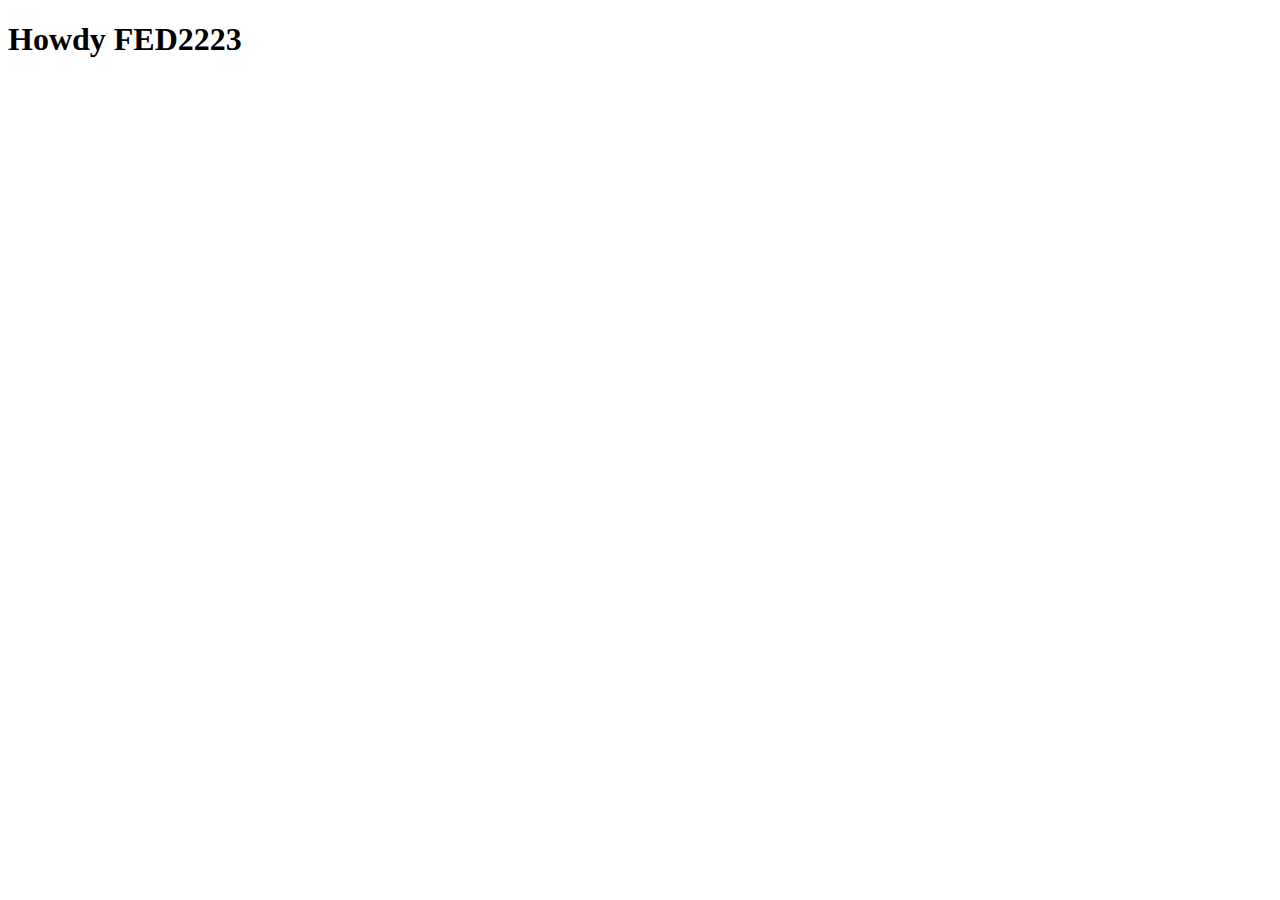
==== index.html @ 5e30784a "basis website" ====
<!doctype html>
<html lang="nl">
	
<head>
	<meta charset="UTF-8">
	<meta name="author" content="jouw naam">
	<meta name="viewport" content="width=device-width, initial-scale=1">
	
	<title>Howdy FED2223</title>
	
	<link href="styles/style.css" rel="stylesheet">
	<link rel="icon" type="image/svg+xml" href="images/favicon.svg">
</head>

<body>
	<h1>Howdy FED2223</h1>

	<script defer src="scripts/script.js"></script>
</body>
	
</html>
---- styles/style.css ----
/**************/
/* CSS REMEDY */
/**************/
*, *::after, *::before {
  box-sizing:border-box;  
}

button, summary {
	cursor: pointer;
}





/*********************/
/* CUSTOM PROPERTIES */
/*********************/
:root {
	/* startje */
	--color-text:#111;
	--color-background:#eee;
}





/****************/
/* JOUW STYLING */
/****************/

/* jouw code */
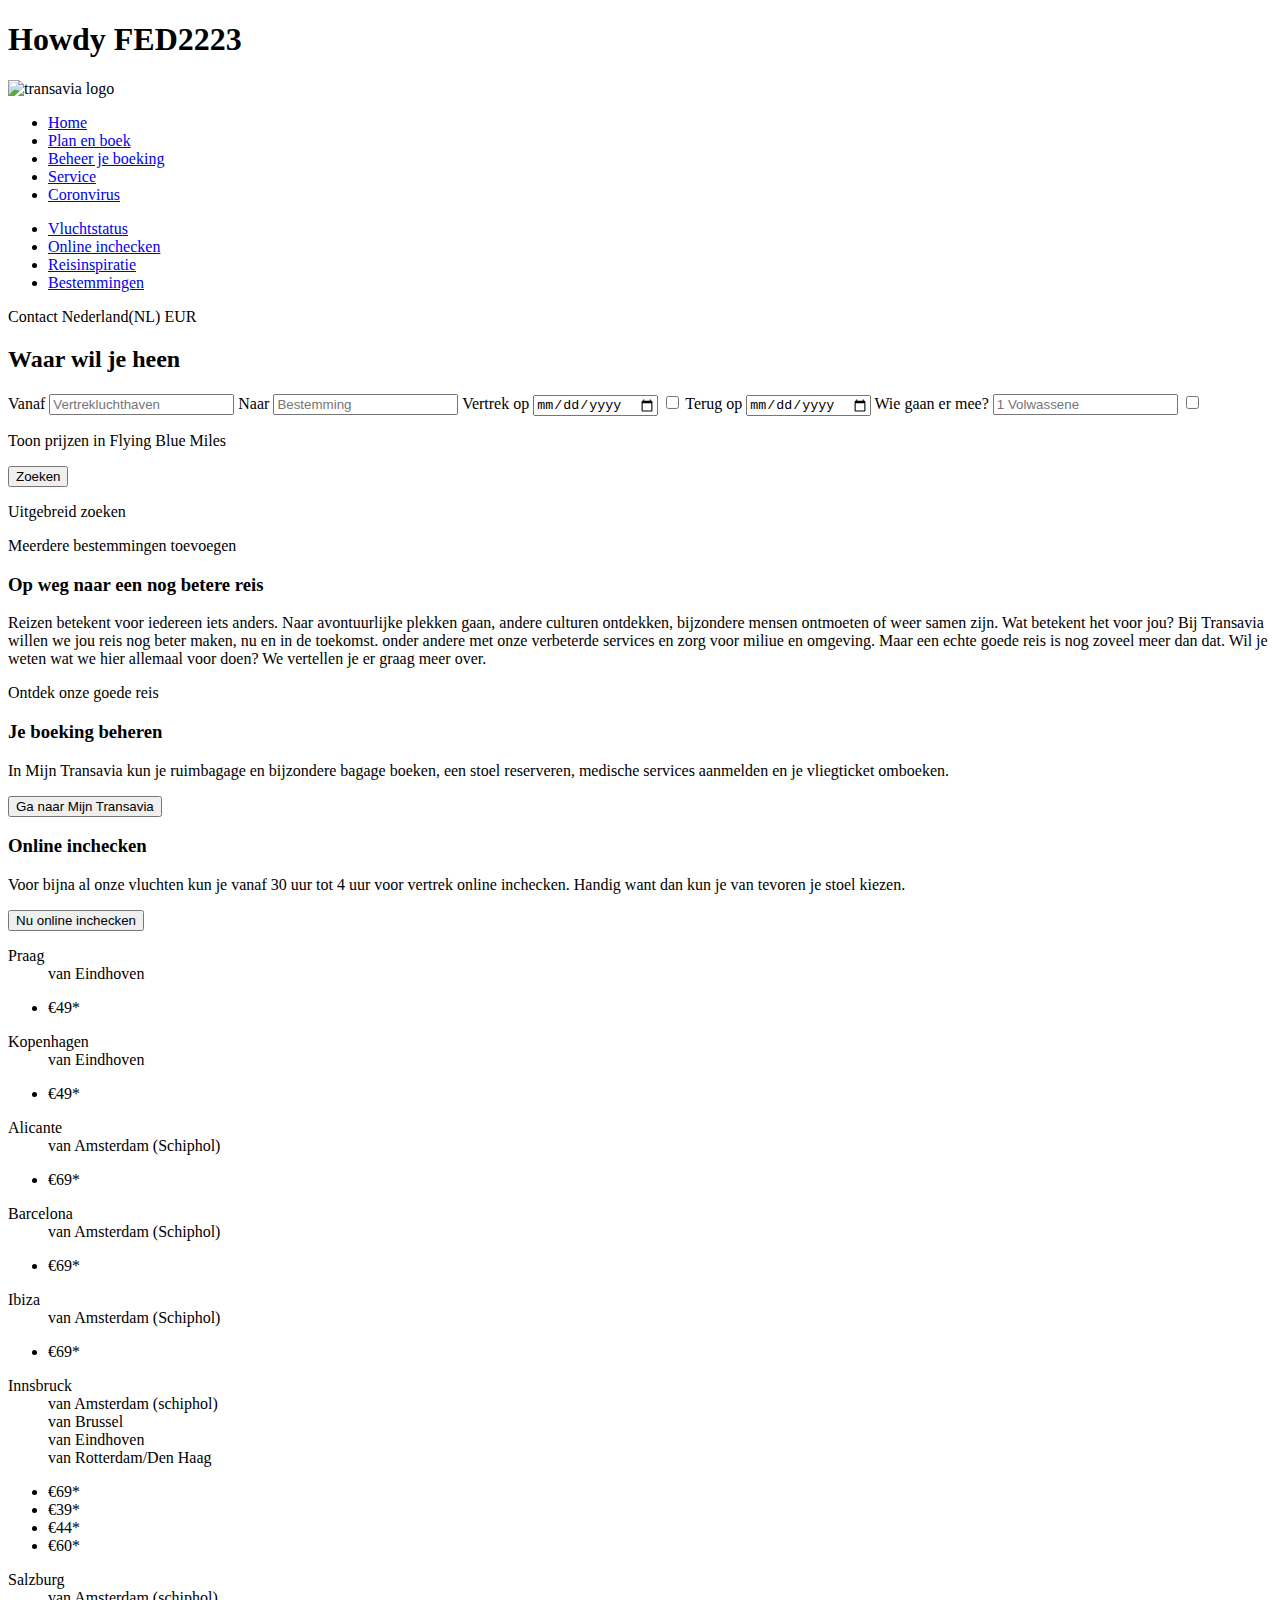
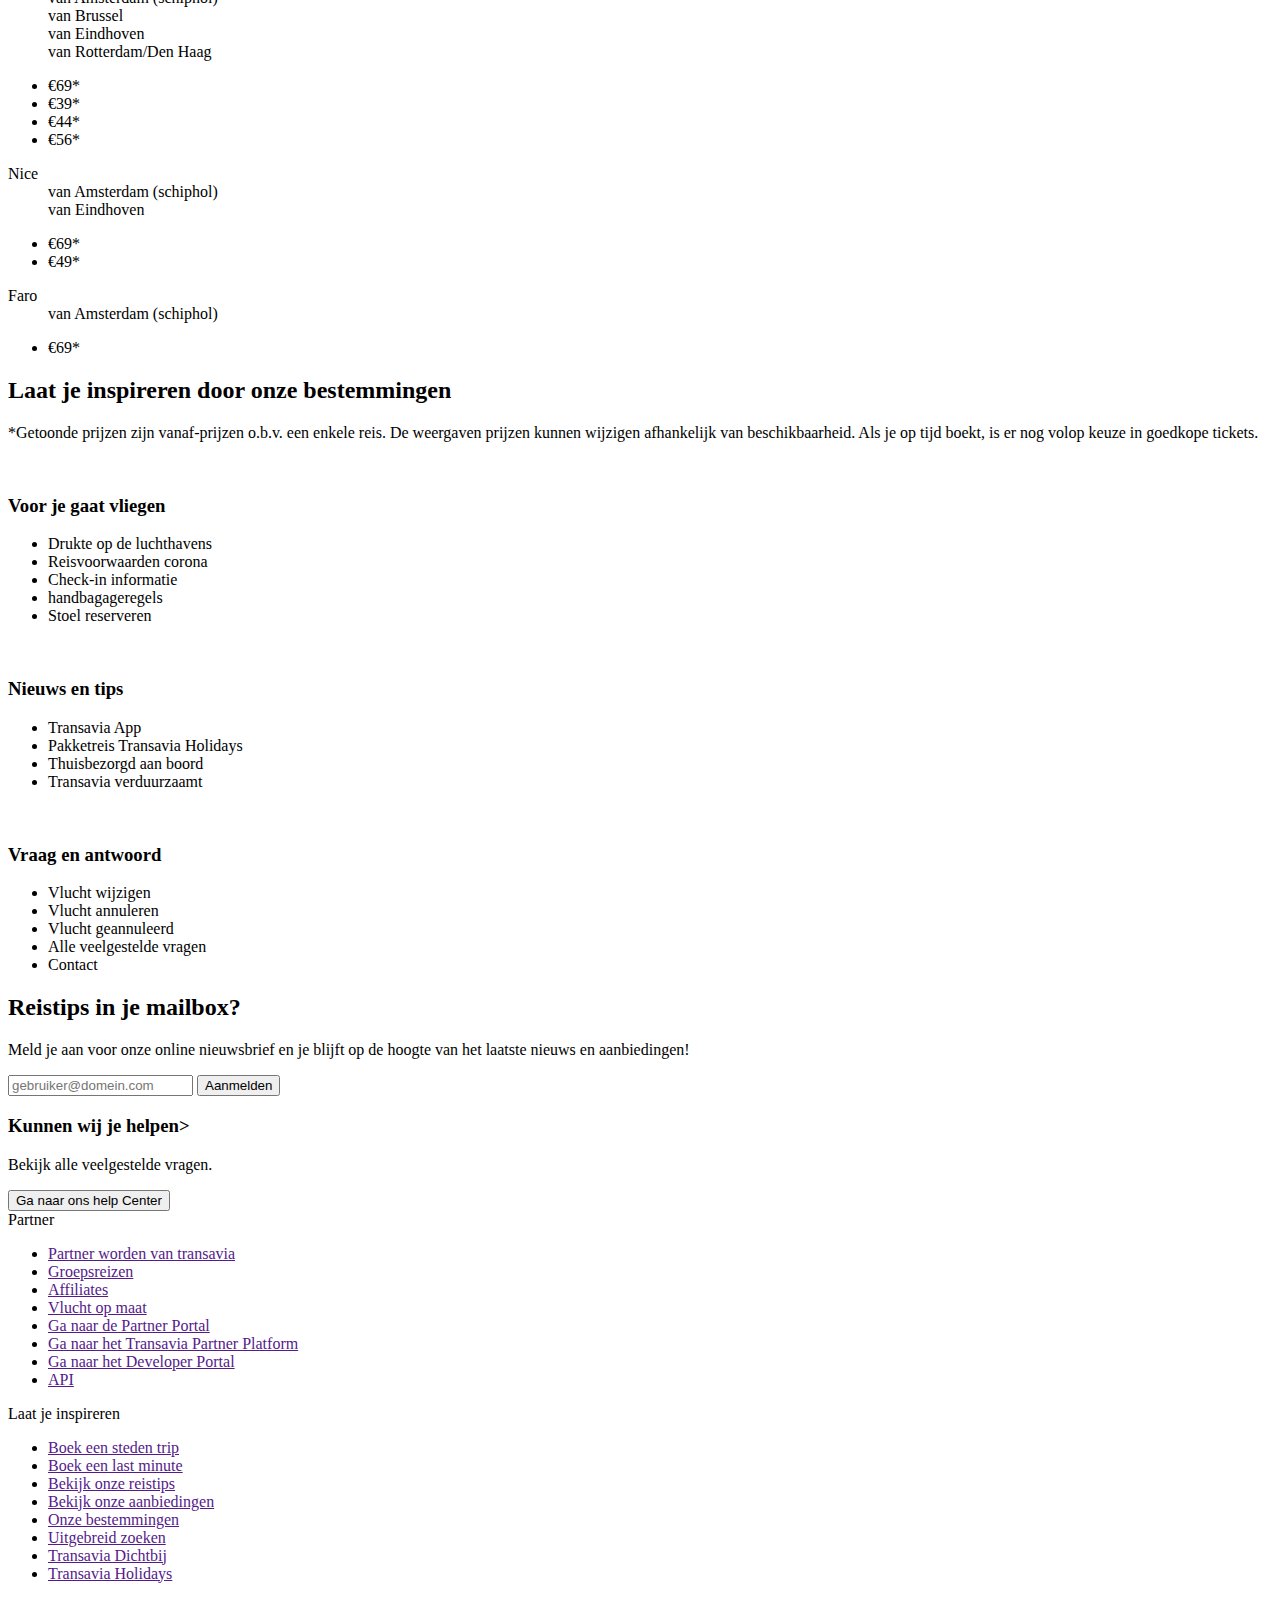
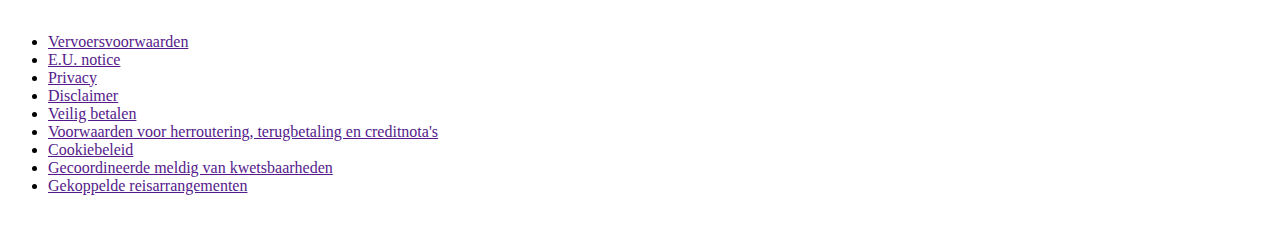
==== commit 0367caf8: "1e opzet html" ====
--- a/index.html
+++ b/index.html
@@ -14,6 +14,282 @@
 
 <body>
 	<h1>Howdy FED2223</h1>
+    <header>
+        <img id="logo" src="img/Transavia_logo_klein_wit-groen.png" alt="transavia logo">
+        <nav>
+            <ul>
+                <li><a href="index.html">Home</a></li>
+                <li><a href="planenboek.html">Plan en boek</a></li>
+                <li>
+                    <a href="beheerjeboeking.html" >Beheer je boeking</a>
+                </li>
+                <li>
+                    <a href="service.html">Service</a>
+                </li>
+                <li>
+                    <a href="coronavirus.html">Coronvirus</a>
+                </li>
+            </ul>
+        </nav>
+         <nav>
+            <ul>
+                <li><a href="vluchstatus.html">Vluchtstatus</a></li>
+                <li><a href="onlineinchecken.html">Online inchecken</a></li>
+                <li>
+                    <a href="reisinspiratie.html" >Reisinspiratie</a>
+                </li>
+                <li>
+                    <a href="bestemmingen.html">Bestemmingen</a>
+                </li>
+            </ul>
+        </nav>
+        <p>Contact
+           Nederland(NL)
+            EUR
+        </p>
+    
+    </header>
+    <section>
+    <h2>Waar wil je heen</h2>
+        <form>
+            <label>Vanaf</label>
+                <input type="text" placeholder="Vertrekluchthaven">
+            <label>Naar</label>
+                <input type="text" placeholder="Bestemming">
+            <label>Vertrek op</label>
+                <input type="date" placeholder="24 feb 2023">
+            <input type="checkbox">
+            <label>Terug op</label>
+                <input type="date" placeholder="28 feb 2023">
+            <label>Wie gaan er mee?</label>
+                <input type="number" placeholder="1 Volwassene">
+            <input type="checkbox">
+            <p> Toon prijzen in Flying Blue Miles</p>
+            <button>Zoeken</button>
+             <p href="">Uitgebreid zoeken</p>
+             <p href="">Meerdere bestemmingen toevoegen</p>
+        </form>
+    
+    </section>
+    <section>
+        <a>
+        <h3>Op weg naar een nog betere reis</h3>
+            <p>
+                Reizen betekent voor iedereen iets anders. Naar avontuurlijke plekken gaan, andere culturen ontdekken, bijzondere mensen ontmoeten of weer samen zijn. Wat betekent het voor jou? Bij Transavia willen we jou reis nog beter maken, nu en in de toekomst. onder andere met onze verbeterde services en zorg voor miliue en omgeving. Maar een echte goede reis is nog zoveel meer dan dat. Wil je weten wat we hier allemaal voor doen? We vertellen je er graag meer over.
+            </p>
+            <p href="">Ontdek onze goede reis</p>
+        </a>
+    </section>
+    <section>
+        <article>
+            <h3>Je boeking beheren</h3>
+            <p>
+                In Mijn Transavia kun je ruimbagage en bijzondere bagage boeken, een stoel reserveren, medische services aanmelden en je vliegticket omboeken.
+            </p>
+            <button>Ga naar Mijn Transavia</button>
+        </article>
+        <article>
+            <h3>Online inchecken</h3>
+            <p>
+                Voor bijna al onze vluchten kun je vanaf 30 uur tot 4 uur voor vertrek online inchecken. Handig want dan kun je van tevoren je stoel kiezen.
+            </p>
+            <button>Nu online inchecken</button>
+        </article>
+    </section>
+        <a>
+            <dl>
+                <dt>Praag</dt>
+                    <dd>van Eindhoven</dd>
+            </dl>
+            <ul>
+                <li>€49*</li>
+            </ul>
+        </a>
+       <a>
+            <dl>
+                <dt>Kopenhagen</dt>
+                    <dd>van Eindhoven</dd>
+            </dl>
+            <ul>
+                <li>€49*</li>
+            </ul>
+        </a>
+       <a>
+            <dl>
+                <dt>Alicante</dt>
+                    <dd>van Amsterdam (Schiphol)</dd>
+            </dl>
+            <ul>
+                <li>€69*</li>
+            </ul>
+        </a>
+       <a>
+            <dl>
+                <dt>Barcelona</dt>
+                    <dd>van Amsterdam (Schiphol)</dd>
+            </dl>
+            <ul>
+                <li>€69*</li>
+            </ul>
+        </a>
+       <a>
+            <dl>
+                <dt>Ibiza</dt>
+                    <dd>van Amsterdam (Schiphol)</dd>
+            </dl>
+            <ul>
+                <li>€69*</li>
+            </ul>
+        </a>
+       <a>
+            <dl>
+                <dt>Innsbruck</dt>
+                    <dd>van Amsterdam (schiphol)</dd>
+                    <dd>van Brussel</dd>
+                    <dd>van Eindhoven</dd>
+                    <dd>van Rotterdam/Den Haag</dd>
+            </dl>
+            <ul>
+                <li>€69*</li>
+                <li>€39*</li>
+                <li>€44*</li>
+                <li>€60*</li>
+            </ul>
+        </a>
+    <a>
+            <dl>
+                <dt>Salzburg</dt>
+                    <dd>van Amsterdam (schiphol)</dd>
+                    <dd>van Brussel</dd>
+                    <dd>van Eindhoven</dd>
+                    <dd>van Rotterdam/Den Haag</dd>
+            </dl>
+            <ul>
+                <li>€69*</li>
+                <li>€39*</li>
+                <li>€44*</li>
+                <li>€56*</li>
+            </ul>
+        </a>
+    <a>
+            <dl>
+                <dt>Nice</dt>
+                    <dd>van Amsterdam (schiphol)</dd>
+                    <dd>van Eindhoven</dd>
+            </dl>
+            <ul>
+                <li>€69*</li>
+                <li>€49*</li>
+            </ul>
+        </a>
+    <a>
+            <dl>
+                <dt>Faro</dt>
+                    <dd>van Amsterdam (schiphol)</dd>
+            </dl>
+            <ul>
+                <li>€69*</li>
+            </ul>
+        </a>
+    <section>
+        <h2>Laat je inspireren door onze bestemmingen</h2>
+        
+        <p>*Getoonde prijzen zijn vanaf-prijzen o.b.v. een enkele reis. De weergaven prijzen kunnen wijzigen afhankelijk van beschikbaarheid. Als je op tijd boekt, is er nog volop keuze in goedkope tickets.
+        </p>
+    </section>
+    <section>
+        <a>
+            <img src="" alt="">
+            <h3>Voor je gaat vliegen</h3>
+            <ul>
+                <li>Drukte op de luchthavens</li>
+                <li>Reisvoorwaarden corona</li>
+                <li>Check-in informatie</li>
+                <li>handbagageregels</li>
+                <li>Stoel reserveren</li>
+            </ul>
+        </a>
+          <a>
+            <img src="" alt="">
+            <h3>Nieuws en tips</h3>
+            <ul>
+                <li>Transavia App</li>
+                <li>Pakketreis Transavia Holidays</li>
+                <li>Thuisbezorgd aan boord</li>
+                <li>Transavia verduurzaamt</li>
+            </ul>
+        </a>
+            <a>
+            <img src="" alt="">
+            <h3>Vraag en antwoord</h3>
+            <ul>
+                <li>Vlucht wijzigen</li>
+                <li>Vlucht annuleren</li>
+                <li>Vlucht geannuleerd</li>
+                <li>Alle veelgestelde vragen</li>
+                <li>Contact</li>
+            </ul>
+        </a>
+        <a>
+            <h2>Reistips in je mailbox?</h2>
+            <p>Meld je aan voor onze online nieuwsbrief en je blijft op de hoogte van het laatste nieuws en aanbiedingen!</p>
+            <input type="email" placeholder="gebruiker@domein.com">
+            <button>Aanmelden</button>
+        </a>
+    </section>
+    <section>
+        <h3>Kunnen wij je helpen></h3>
+        <p>Bekijk alle veelgestelde vragen.</p>
+        <button>Ga naar ons help Center</button>
+    </section>
+<footer>
+   <section>
+    <label>Partner</label>
+       <nav>
+       <ul>
+            <li><a href="">Partner worden van transavia</a></li>
+            <li><a href="">Groepsreizen</a></li>
+            <li><a href="">Affiliates</a></li>
+            <li><a href="">Vlucht op maat</a></li>
+            <li><a href="">Ga naar de Partner Portal</a></li>
+            <li><a href="">Ga naar het Transavia Partner Platform</a></li>
+            <li><a href="">Ga naar het Developer Portal</a></li>
+            <li><a href="">API</a></li>
+        </ul>
+        </nav>    
+    <label>Laat je inspireren</label>
+       <nav> 
+        <ul>
+            <li><a href="">Boek een steden trip</a></li>
+            <li><a href="">Boek een last minute</a></li>
+            <li><a href="">Bekijk onze reistips</a></li>
+            <li><a href="">Bekijk onze aanbiedingen</a></li>
+            <li><a href="">Onze bestemmingen</a></li>
+            <li><a href="">Uitgebreid zoeken</a></li>
+            <li><a href="">Transavia Dichtbij</a></li>
+            <li><a href="">Transavia Holidays</a></li>
+        </ul>
+    </nav> 
+        <img src="" alt="">
+        <img src="" alt="">
+    </section>
+    <section>
+        <nav>
+            <ul>
+                <li><a href="">Vervoersvoorwaarden</a></li>
+                <li><a href="">E.U. notice</a></li>
+                <li><a href="">Privacy</a></li>
+                <li><a href="">Disclaimer</a></li>
+                <li><a href="">Veilig betalen</a></li>
+                <li><a href="">Voorwaarden voor herroutering, terugbetaling en creditnota's</a></li>
+                <li><a href="">Cookiebeleid</a></li>
+                <li><a href="">Gecoordineerde meldig van kwetsbaarheden</a></li>
+                <li><a href="">Gekoppelde reisarrangementen</a></li>
+            </ul>
+        </nav>
+        <img src="" alt="">
+    </section>
+</footer>    
 
 	<script defer src="scripts/script.js"></script>
 </body>
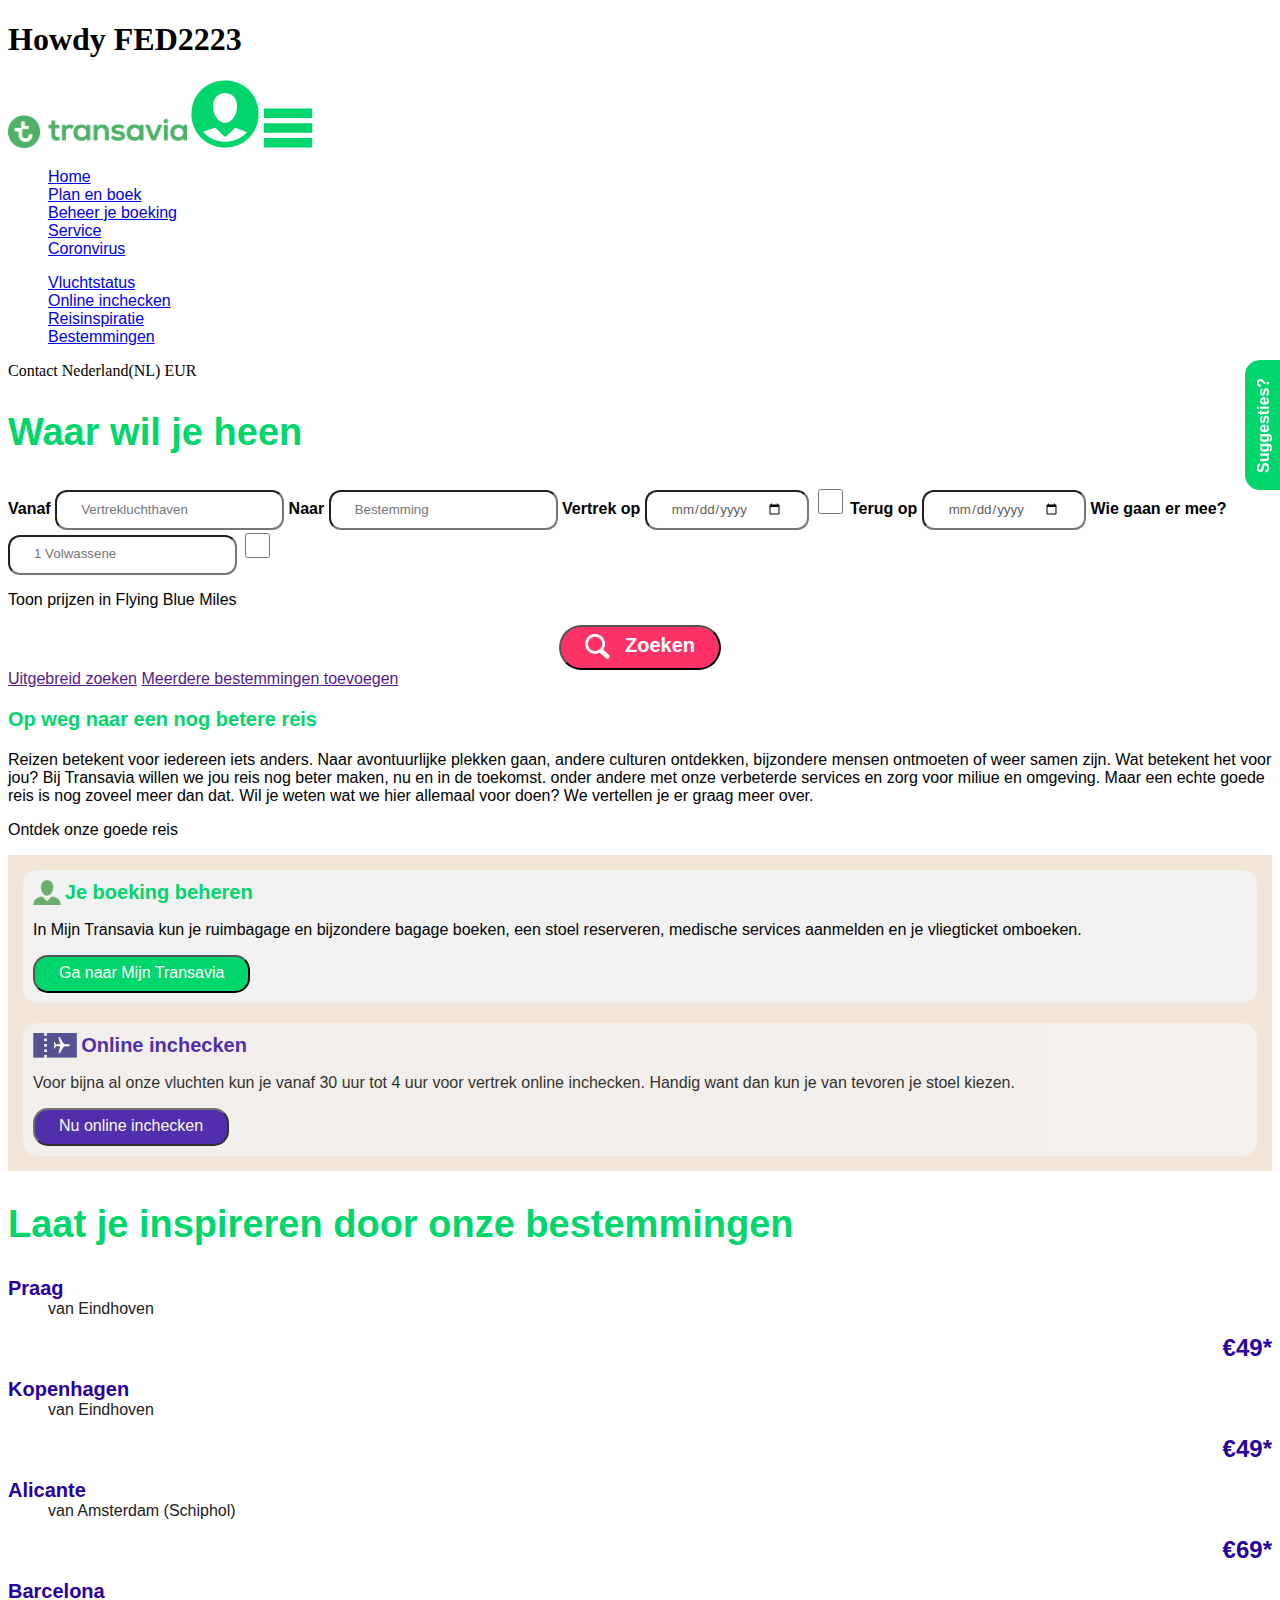
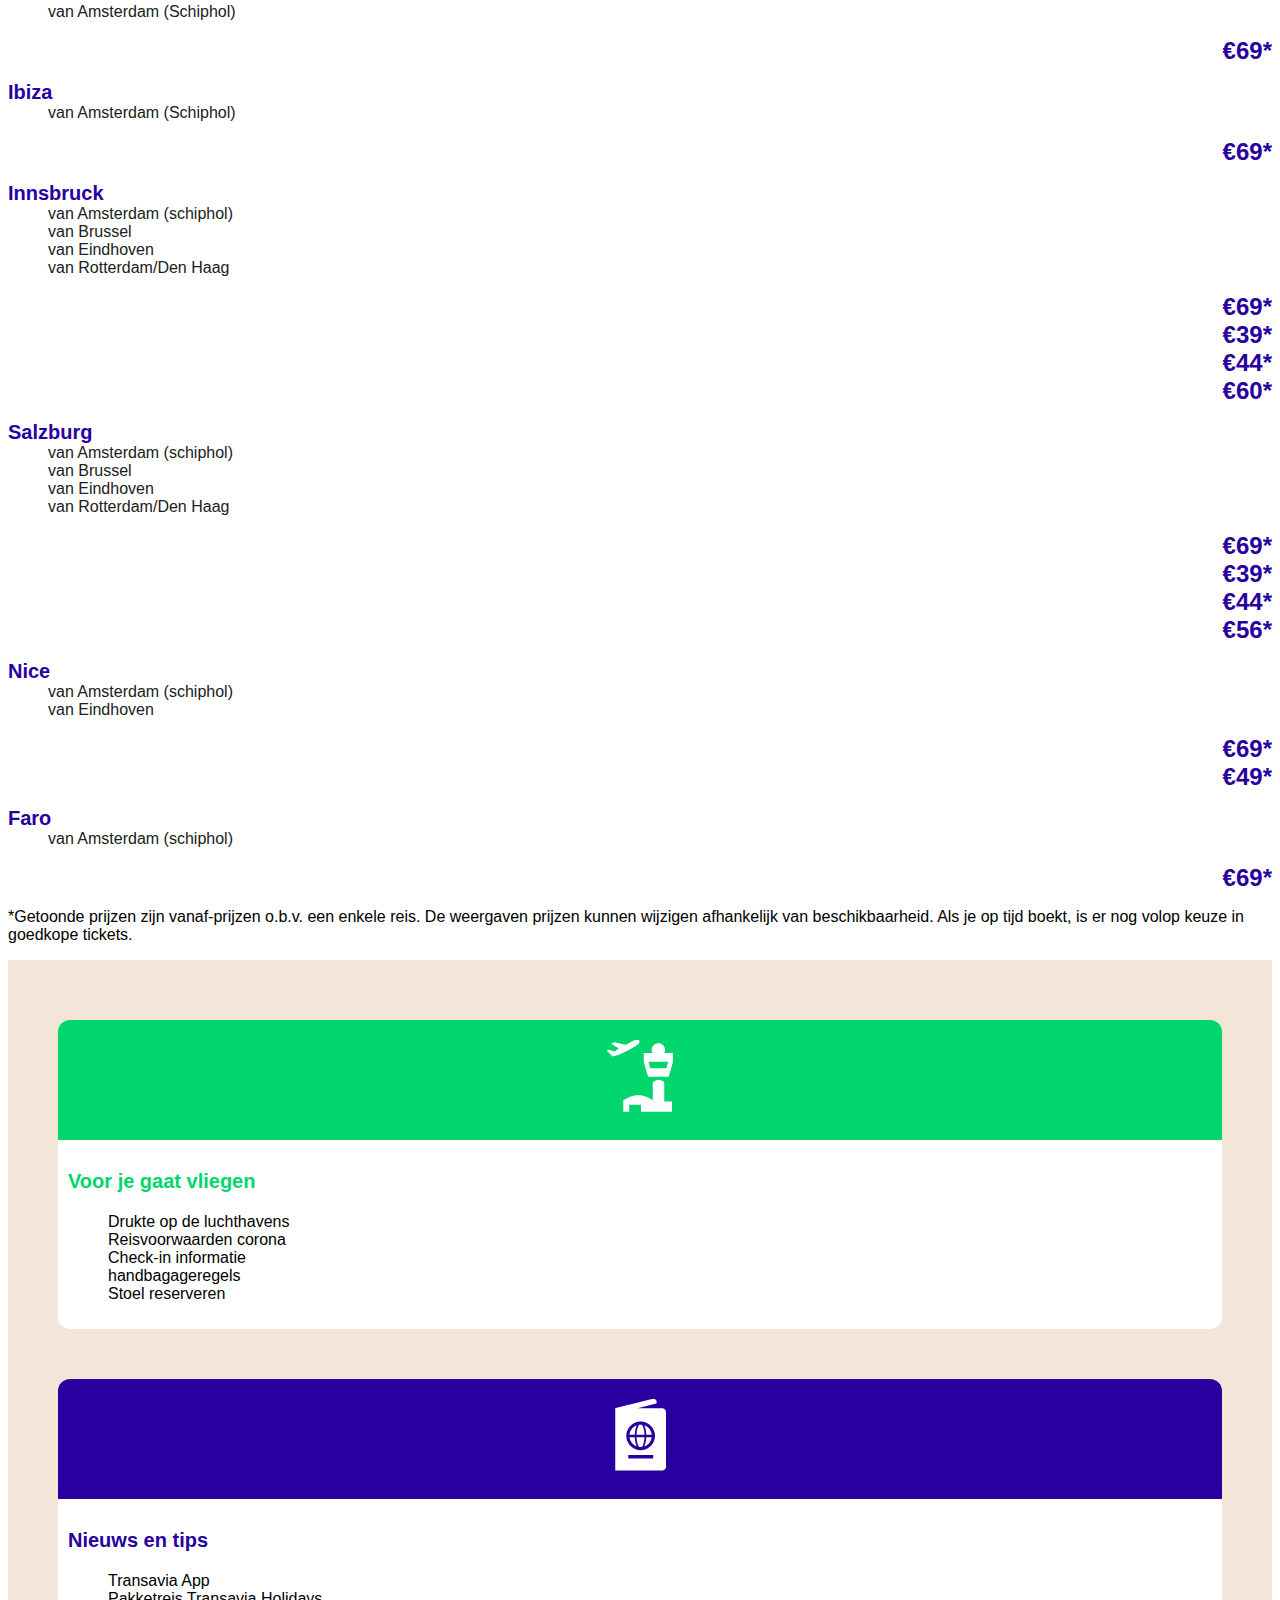
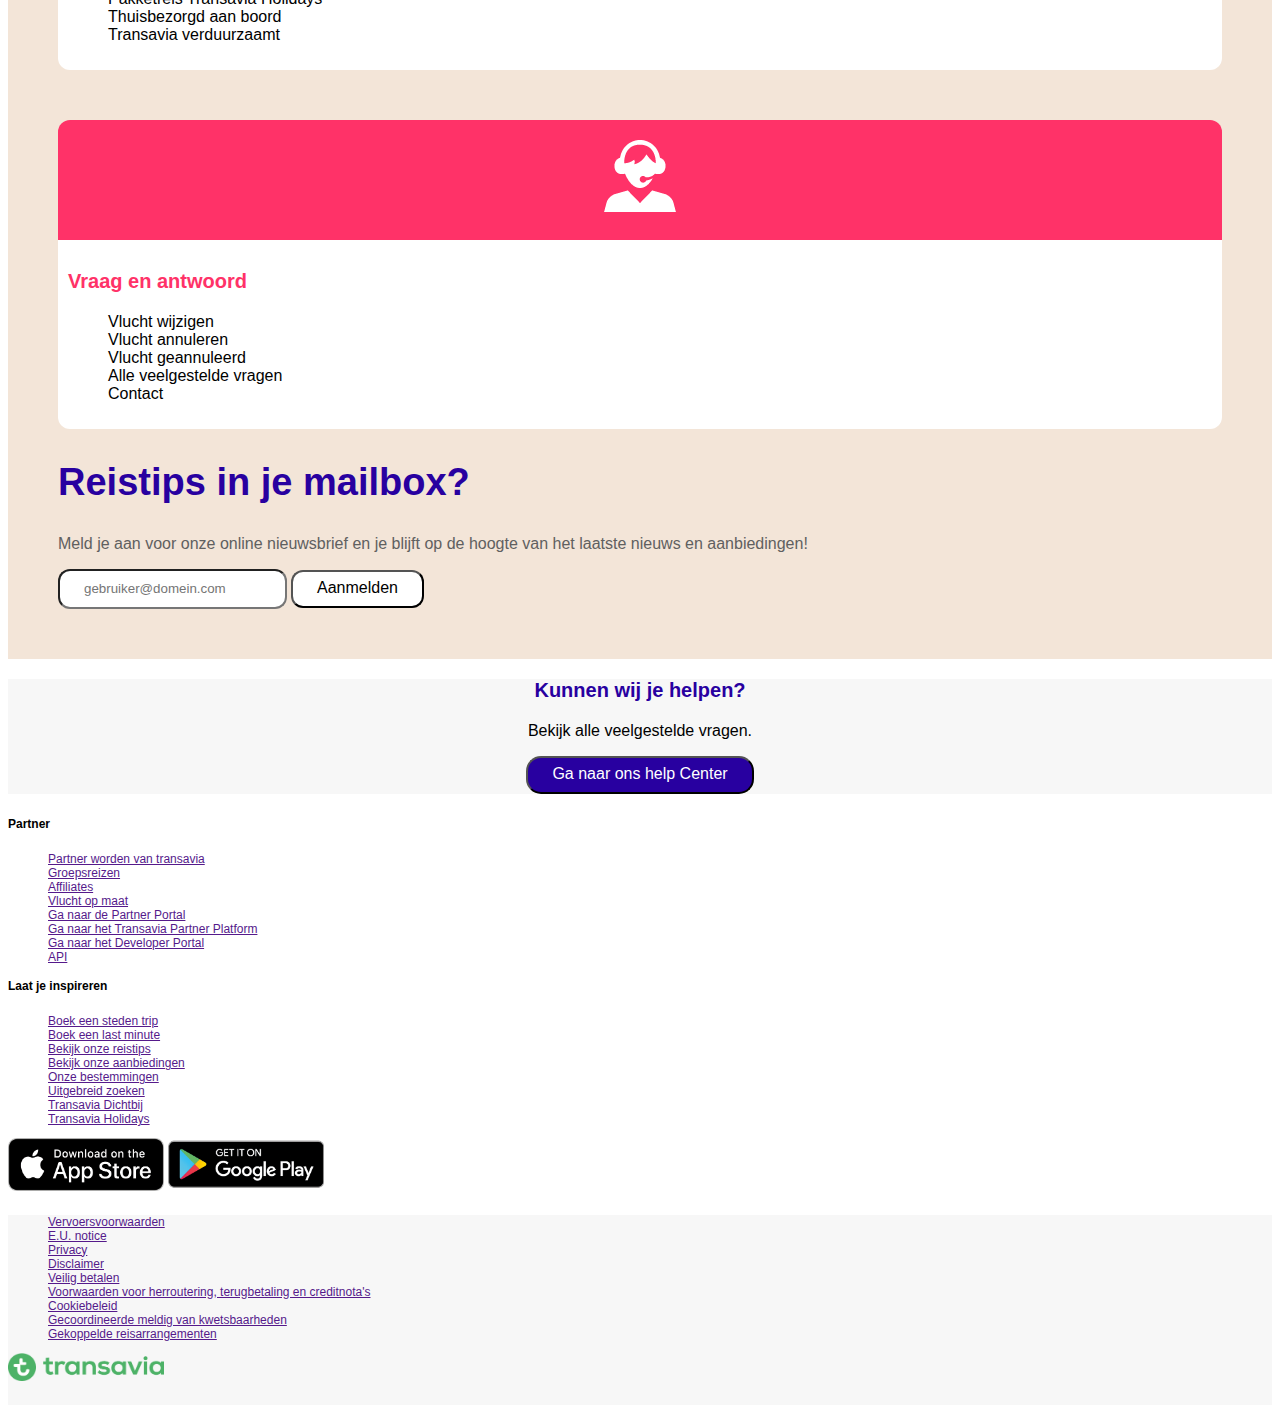
==== commit 340dc3c3: "html+css opmaak" ====
--- a/index.html
+++ b/index.html
@@ -1,27 +1,30 @@
 <!doctype html>
 <html lang="nl">
-	
+
 <head>
-	<meta charset="UTF-8">
-	<meta name="author" content="jouw naam">
-	<meta name="viewport" content="width=device-width, initial-scale=1">
-	
-	<title>Howdy FED2223</title>
-	
-	<link href="styles/style.css" rel="stylesheet">
-	<link rel="icon" type="image/svg+xml" href="images/favicon.svg">
+    <meta charset="UTF-8">
+    <meta name="author" content="jouw naam">
+    <meta name="viewport" content="width=device-width, initial-scale=1">
+
+    <title>Howdy FED2223</title>
+
+    <link href="styles/style.css" rel="stylesheet">
+    <link rel="icon" type="image/svg+xml" href="images/favicon.svg">
 </head>
 
 <body>
-	<h1>Howdy FED2223</h1>
+    <h1>Howdy FED2223</h1>
     <header>
-        <img id="logo" src="img/Transavia_logo_klein_wit-groen.png" alt="transavia logo">
+        <img class="headerlogo" id="logo" src="images/Transavia_logo_groen_horizontaal.png" alt="transavia logo">
+        <img class="account" id="account" src="images/transavia-account.png" alt="transavia Account">
+        <img class="Menubutton" id="Menu" src="images/menu-button.png" alt="Menu">
+
         <nav>
             <ul>
                 <li><a href="index.html">Home</a></li>
                 <li><a href="planenboek.html">Plan en boek</a></li>
                 <li>
-                    <a href="beheerjeboeking.html" >Beheer je boeking</a>
+                    <a href="beheerjeboeking.html">Beheer je boeking</a>
                 </li>
                 <li>
                     <a href="service.html">Service</a>
@@ -31,267 +34,282 @@
                 </li>
             </ul>
         </nav>
-         <nav>
+        <nav>
             <ul>
                 <li><a href="vluchstatus.html">Vluchtstatus</a></li>
                 <li><a href="onlineinchecken.html">Online inchecken</a></li>
                 <li>
-                    <a href="reisinspiratie.html" >Reisinspiratie</a>
+                    <a href="reisinspiratie.html">Reisinspiratie</a>
                 </li>
                 <li>
                     <a href="bestemmingen.html">Bestemmingen</a>
                 </li>
             </ul>
         </nav>
-        <p>Contact
-           Nederland(NL)
-            EUR
-        </p>
-    
+        <a>Contact</a>
+            <a>Nederland(NL)</a>
+            <a>EUR</a>
+        
+
     </header>
-    <section>
-    <h2>Waar wil je heen</h2>
-        <form>
-            <label>Vanaf</label>
-                <input type="text" placeholder="Vertrekluchthaven">
-            <label>Naar</label>
-                <input type="text" placeholder="Bestemming">
-            <label>Vertrek op</label>
-                <input type="date" placeholder="24 feb 2023">
-            <input type="checkbox">
-            <label>Terug op</label>
-                <input type="date" placeholder="28 feb 2023">
-            <label>Wie gaan er mee?</label>
-                <input type="number" placeholder="1 Volwassene">
-            <input type="checkbox">
+    <section class="section1">
+        <a class="fixedlink">Suggesties?</a>
+        <h2>Waar wil je heen</h2>
+        <form class="s1form">
+            <label class="s1label">Vanaf</label>
+            <input type="text" placeholder="Vertrekluchthaven">
+            <label class="s1label">Naar</label>
+            <input type="text" placeholder="Bestemming">
+            <label class="s1label">Vertrek op</label>
+            <input type="date" class="inputdate" placeholder="">
+            <input class="s1checkbox" type="checkbox">
+            <label class="s1label">Terug op</label>
+            <input type="date" class="inputdate" placeholder="">
+            <label class="s1label">Wie gaan er mee?</label>
+            <input type="number" placeholder="1 Volwassene">
+            <input class="s1checkbox" type="checkbox">
             <p> Toon prijzen in Flying Blue Miles</p>
-            <button>Zoeken</button>
-             <p href="">Uitgebreid zoeken</p>
-             <p href="">Meerdere bestemmingen toevoegen</p>
+            <button class="s1button"><img class="searchimg" id="zoeken" src="images/transavia-search.png" alt="zoeken logo">Zoeken</button>
+            <a href="">Uitgebreid zoeken</a>
+            <a href="">Meerdere bestemmingen toevoegen</a>
         </form>
-    
-    </section>
-    <section>
+
+    </section>
+    <section class="section2">
         <a>
-        <h3>Op weg naar een nog betere reis</h3>
+            <h3>Op weg naar een nog betere reis</h3>
             <p>
                 Reizen betekent voor iedereen iets anders. Naar avontuurlijke plekken gaan, andere culturen ontdekken, bijzondere mensen ontmoeten of weer samen zijn. Wat betekent het voor jou? Bij Transavia willen we jou reis nog beter maken, nu en in de toekomst. onder andere met onze verbeterde services en zorg voor miliue en omgeving. Maar een echte goede reis is nog zoveel meer dan dat. Wil je weten wat we hier allemaal voor doen? We vertellen je er graag meer over.
             </p>
             <p href="">Ontdek onze goede reis</p>
         </a>
     </section>
-    <section>
-        <article>
-            <h3>Je boeking beheren</h3>
+    <section class="section3">
+        <article class="s3a1">
+            <img class="jeboekingbeherenimg" id="" src="images/JeBoekingBeheren.png" alt="Je Boeking Beheren">
+            <h3 class="s3h31">Je boeking beheren</h3>
             <p>
                 In Mijn Transavia kun je ruimbagage en bijzondere bagage boeken, een stoel reserveren, medische services aanmelden en je vliegticket omboeken.
             </p>
-            <button>Ga naar Mijn Transavia</button>
-        </article>
-        <article>
-            <h3>Online inchecken</h3>
+            <button class="s3button1">Ga naar Mijn Transavia</button>
+        </article>
+        <article class="s3a2">
+            <img class="onlineincheckenimg" id="" src="images/online-inchecken.png" alt="Online Inchecken">
+            <h3 class="s3h32">Online inchecken</h3>
             <p>
                 Voor bijna al onze vluchten kun je vanaf 30 uur tot 4 uur voor vertrek online inchecken. Handig want dan kun je van tevoren je stoel kiezen.
             </p>
-            <button>Nu online inchecken</button>
-        </article>
-    </section>
-        <a>
-            <dl>
-                <dt>Praag</dt>
-                    <dd>van Eindhoven</dd>
-            </dl>
-            <ul>
-                <li>€49*</li>
-            </ul>
-        </a>
-       <a>
-            <dl>
-                <dt>Kopenhagen</dt>
-                    <dd>van Eindhoven</dd>
-            </dl>
-            <ul>
-                <li>€49*</li>
-            </ul>
-        </a>
-       <a>
-            <dl>
-                <dt>Alicante</dt>
+            <button class="s3button2">Nu online inchecken</button>
+        </article>
+    </section>
+    <section class="section4">
+        <h2>Laat je inspireren door onze bestemmingen</h2>
+        <form class="s4form">
+            <a>
+                <dl>
+                    <dt>Praag</dt>
+                    <dd>van Eindhoven</dd>
+                </dl>
+                <ul>
+                    <li class="s4prijs">€49*</li>
+                </ul>
+            </a>
+            <a>
+                <dl>
+                    <dt>Kopenhagen</dt>
+                    <dd>van Eindhoven</dd>
+                </dl>
+                <ul>
+                    <li class="s4prijs">€49*</li>
+                </ul>
+            </a>
+            <a>
+                <dl>
+                    <dt>Alicante</dt>
                     <dd>van Amsterdam (Schiphol)</dd>
-            </dl>
-            <ul>
-                <li>€69*</li>
-            </ul>
-        </a>
-       <a>
-            <dl>
-                <dt>Barcelona</dt>
+                </dl>
+                <ul>
+                    <li class="s4prijs">€69*</li>
+                </ul>
+            </a>
+            <a>
+                <dl>
+                    <dt>Barcelona</dt>
                     <dd>van Amsterdam (Schiphol)</dd>
-            </dl>
-            <ul>
-                <li>€69*</li>
-            </ul>
-        </a>
-       <a>
-            <dl>
-                <dt>Ibiza</dt>
+                </dl>
+                <ul>
+                    <li class="s4prijs">€69*</li>
+                </ul>
+            </a>
+            <a>
+                <dl>
+                    <dt>Ibiza</dt>
                     <dd>van Amsterdam (Schiphol)</dd>
-            </dl>
-            <ul>
-                <li>€69*</li>
-            </ul>
-        </a>
-       <a>
-            <dl>
-                <dt>Innsbruck</dt>
+                </dl>
+                <ul>
+                    <li class="s4prijs">€69*</li>
+                </ul>
+            </a>
+            <a>
+                <dl>
+                    <dt>Innsbruck</dt>
                     <dd>van Amsterdam (schiphol)</dd>
                     <dd>van Brussel</dd>
                     <dd>van Eindhoven</dd>
                     <dd>van Rotterdam/Den Haag</dd>
-            </dl>
-            <ul>
-                <li>€69*</li>
-                <li>€39*</li>
-                <li>€44*</li>
-                <li>€60*</li>
-            </ul>
-        </a>
-    <a>
-            <dl>
-                <dt>Salzburg</dt>
+                </dl>
+                <ul>
+                    <li class="s4prijs">€69*</li>
+                    <li class="s4prijs">€39*</li>
+                    <li class="s4prijs">€44*</li>
+                    <li class="s4prijs">€60*</li>
+                </ul>
+            </a>
+            <a>
+                <dl>
+                    <dt>Salzburg</dt>
                     <dd>van Amsterdam (schiphol)</dd>
                     <dd>van Brussel</dd>
                     <dd>van Eindhoven</dd>
                     <dd>van Rotterdam/Den Haag</dd>
-            </dl>
-            <ul>
-                <li>€69*</li>
-                <li>€39*</li>
-                <li>€44*</li>
-                <li>€56*</li>
-            </ul>
-        </a>
-    <a>
-            <dl>
-                <dt>Nice</dt>
+                </dl>
+                <ul>
+                    <li class="s4prijs">€69*</li>
+                    <li class="s4prijs">€39*</li>
+                    <li class="s4prijs">€44*</li>
+                    <li class="s4prijs">€56*</li>
+                </ul>
+            </a>
+            <a>
+                <dl>
+                    <dt>Nice</dt>
                     <dd>van Amsterdam (schiphol)</dd>
                     <dd>van Eindhoven</dd>
-            </dl>
-            <ul>
-                <li>€69*</li>
-                <li>€49*</li>
-            </ul>
-        </a>
-    <a>
-            <dl>
-                <dt>Faro</dt>
+                </dl>
+                <ul>
+                    <li class="s4prijs">€69*</li>
+                    <li class="s4prijs">€49*</li>
+                </ul>
+            </a>
+            <a>
+                <dl>
+                    <dt>Faro</dt>
                     <dd>van Amsterdam (schiphol)</dd>
-            </dl>
-            <ul>
-                <li>€69*</li>
-            </ul>
-        </a>
-    <section>
-        <h2>Laat je inspireren door onze bestemmingen</h2>
-        
+                </dl>
+                <ul>
+                    <li class="s4prijs">€69*</li>
+                </ul>
+            </a>
+        </form>
+
         <p>*Getoonde prijzen zijn vanaf-prijzen o.b.v. een enkele reis. De weergaven prijzen kunnen wijzigen afhankelijk van beschikbaarheid. Als je op tijd boekt, is er nog volop keuze in goedkope tickets.
         </p>
     </section>
-    <section>
+    <section class="section5">
+        <article class="s5a1">
+            <section class="s5a1s1">
+                <img class="s5img1" src="images/img1.png" alt="">
+            </section>
+            <section class="s5a1s2">
+                <h3 class="s5h31">Voor je gaat vliegen</h3>
+                <ul>
+                    <li>Drukte op de luchthavens</li>
+                    <li>Reisvoorwaarden corona</li>
+                    <li>Check-in informatie</li>
+                    <li>handbagageregels</li>
+                    <li>Stoel reserveren</li>
+                </ul>
+            </section>
+        </article>
+        <article class="s5a2">
+            <section class="s5a2s1">
+                <img class="s5img2" src="images/img2.png" alt="">
+            </section>
+            <section class="s5a2s2">
+                <h3 class="s5h32">Nieuws en tips</h3>
+                <ul>
+                    <li>Transavia App</li>
+                    <li>Pakketreis Transavia Holidays</li>
+                    <li>Thuisbezorgd aan boord</li>
+                    <li>Transavia verduurzaamt</li>
+                </ul>
+            </section>
+        </article>
+        <article class="s5a3">
+            <section class="s5a3s1">
+                <img class="s5img3" src="images/img3.png" alt="">
+            </section>
+            <section class="s5a3s2">
+                <h3 class="s5h33">Vraag en antwoord</h3>
+                <ul>
+                    <li>Vlucht wijzigen</li>
+                    <li>Vlucht annuleren</li>
+                    <li>Vlucht geannuleerd</li>
+                    <li>Alle veelgestelde vragen</li>
+                    <li>Contact</li>
+                </ul>
+            </section>
+        </article>
         <a>
-            <img src="" alt="">
-            <h3>Voor je gaat vliegen</h3>
-            <ul>
-                <li>Drukte op de luchthavens</li>
-                <li>Reisvoorwaarden corona</li>
-                <li>Check-in informatie</li>
-                <li>handbagageregels</li>
-                <li>Stoel reserveren</li>
-            </ul>
+            <h2 class="s5h2">Reistips in je mailbox?</h2>
+            <p class="s5p">Meld je aan voor onze online nieuwsbrief en je blijft op de hoogte van het laatste nieuws en aanbiedingen!</p>
+            <input type="email" placeholder="gebruiker@domein.com">
+            <button class="s5button">Aanmelden</button>
         </a>
-          <a>
-            <img src="" alt="">
-            <h3>Nieuws en tips</h3>
-            <ul>
-                <li>Transavia App</li>
-                <li>Pakketreis Transavia Holidays</li>
-                <li>Thuisbezorgd aan boord</li>
-                <li>Transavia verduurzaamt</li>
-            </ul>
-        </a>
-            <a>
-            <img src="" alt="">
-            <h3>Vraag en antwoord</h3>
-            <ul>
-                <li>Vlucht wijzigen</li>
-                <li>Vlucht annuleren</li>
-                <li>Vlucht geannuleerd</li>
-                <li>Alle veelgestelde vragen</li>
-                <li>Contact</li>
-            </ul>
-        </a>
-        <a>
-            <h2>Reistips in je mailbox?</h2>
-            <p>Meld je aan voor onze online nieuwsbrief en je blijft op de hoogte van het laatste nieuws en aanbiedingen!</p>
-            <input type="email" placeholder="gebruiker@domein.com">
-            <button>Aanmelden</button>
-        </a>
-    </section>
-    <section>
-        <h3>Kunnen wij je helpen></h3>
-        <p>Bekijk alle veelgestelde vragen.</p>
-        <button>Ga naar ons help Center</button>
-    </section>
-<footer>
-   <section>
-    <label>Partner</label>
-       <nav>
-       <ul>
-            <li><a href="">Partner worden van transavia</a></li>
-            <li><a href="">Groepsreizen</a></li>
-            <li><a href="">Affiliates</a></li>
-            <li><a href="">Vlucht op maat</a></li>
-            <li><a href="">Ga naar de Partner Portal</a></li>
-            <li><a href="">Ga naar het Transavia Partner Platform</a></li>
-            <li><a href="">Ga naar het Developer Portal</a></li>
-            <li><a href="">API</a></li>
-        </ul>
-        </nav>    
-    <label>Laat je inspireren</label>
-       <nav> 
-        <ul>
-            <li><a href="">Boek een steden trip</a></li>
-            <li><a href="">Boek een last minute</a></li>
-            <li><a href="">Bekijk onze reistips</a></li>
-            <li><a href="">Bekijk onze aanbiedingen</a></li>
-            <li><a href="">Onze bestemmingen</a></li>
-            <li><a href="">Uitgebreid zoeken</a></li>
-            <li><a href="">Transavia Dichtbij</a></li>
-            <li><a href="">Transavia Holidays</a></li>
-        </ul>
-    </nav> 
-        <img src="" alt="">
-        <img src="" alt="">
-    </section>
-    <section>
-        <nav>
-            <ul>
-                <li><a href="">Vervoersvoorwaarden</a></li>
-                <li><a href="">E.U. notice</a></li>
-                <li><a href="">Privacy</a></li>
-                <li><a href="">Disclaimer</a></li>
-                <li><a href="">Veilig betalen</a></li>
-                <li><a href="">Voorwaarden voor herroutering, terugbetaling en creditnota's</a></li>
-                <li><a href="">Cookiebeleid</a></li>
-                <li><a href="">Gecoordineerde meldig van kwetsbaarheden</a></li>
-                <li><a href="">Gekoppelde reisarrangementen</a></li>
-            </ul>
-        </nav>
-        <img src="" alt="">
-    </section>
-</footer>    
-
-	<script defer src="scripts/script.js"></script>
-</body>
-	
-</html>
+    </section>
+    <section class="section6">
+        <h3 class="s6h3">Kunnen wij je helpen?</h3>
+        <p class="s6p">Bekijk alle veelgestelde vragen.</p>
+        <button class="s6button">Ga naar ons help Center</button>
+    </section>
+    <footer>
+        <section class="section7">
+            <label class="s7label1">Partner</label>
+            <nav class="s7nav1">
+                <ul>
+                    <li><a href="">Partner worden van transavia</a></li>
+                    <li><a href="">Groepsreizen</a></li>
+                    <li><a href="">Affiliates</a></li>
+                    <li><a href="">Vlucht op maat</a></li>
+                    <li><a href="">Ga naar de Partner Portal</a></li>
+                    <li><a href="">Ga naar het Transavia Partner Platform</a></li>
+                    <li><a href="">Ga naar het Developer Portal</a></li>
+                    <li><a href="">API</a></li>
+                </ul>
+            </nav>
+            <label class="s7label2">Laat je inspireren</label>
+            <nav class="s7nav2">
+                <ul>
+                    <li><a href="">Boek een steden trip</a></li>
+                    <li><a href="">Boek een last minute</a></li>
+                    <li><a href="">Bekijk onze reistips</a></li>
+                    <li><a href="">Bekijk onze aanbiedingen</a></li>
+                    <li><a href="">Onze bestemmingen</a></li>
+                    <li><a href="">Uitgebreid zoeken</a></li>
+                    <li><a href="">Transavia Dichtbij</a></li>
+                    <li><a href="">Transavia Holidays</a></li>
+                </ul>
+            </nav>
+            <img class="s7img1" src="images/app-store-badge.png" alt="Download on the App store">
+            <img class="s7img2" src="images/google-play-badge.png" alt="Get in on Google Play">
+        </section>
+        <section class="section8">
+            <nav class="s8nav">
+                <ul>
+                    <li><a href="">Vervoersvoorwaarden</a></li>
+                    <li><a href="">E.U. notice</a></li>
+                    <li><a href="">Privacy</a></li>
+                    <li><a href="">Disclaimer</a></li>
+                    <li><a href="">Veilig betalen</a></li>
+                    <li><a href="">Voorwaarden voor herroutering, terugbetaling en creditnota's</a></li>
+                    <li><a href="">Cookiebeleid</a></li>
+                    <li><a href="">Gecoordineerde meldig van kwetsbaarheden</a></li>
+                    <li><a href="">Gekoppelde reisarrangementen</a></li>
+                </ul>
+            </nav>
+            <img class=" s8img" src="images/Transavia_logo_groen_horizontaal.png" alt="Transavia logo">
+        </section>
+    </footer>
+
+    <script defer src="scripts/script.js"></script>
+</body></html>
--- a/styles/style.css
+++ b/styles/style.css
@@ -32,3 +32,371 @@
 
 /* jouw code */
 
+P {
+    font-family: sans-serif;
+}
+
+H2 {
+    color: #00D66C;
+    font-family: sans-serif;
+    font-size: 38px;
+}
+
+H3 {
+    color: #00D66C;
+    font-family: sans-serif;
+    font-size: 20px;
+}
+
+.headerlogo {
+    width: 179px;
+}
+
+.fixedlink {
+    background-color: #00D66C;
+    color: #FFFFFF;
+    margin-right: 0px;
+    position: fixed;
+    right: 0;
+    top: 40%;
+    font-family: sans-serif;
+    font-weight: bold;
+    writing-mode: vertical-lr;
+    transform: rotate(180deg);
+    height: 130px;
+    width: 35px;
+    border-top-right-radius: 15px;
+    border-bottom-right-radius: 15px;
+    text-align: center;
+    padding: 7px;
+    
+}
+
+input {
+    padding: 7px 24px 9px;
+    border-radius: 12px;
+    height: 40px;
+}
+
+.inputdate {
+    font-family: sans-serif;
+    letter-spacing: .em;
+    color: #606060 ;
+}
+
+ul {
+    list-style: none;
+}
+
+li {
+    font-family: sans-serif;
+}
+
+.s1form {
+    font-family: sans-serif;
+    font-size: 16px;
+}
+
+.s1label {
+    font-weight: bold;
+}
+
+.s1button {
+    background-color: #FF3268;
+    color: #FFFFFF;
+    padding: 7px 24px 9px;
+    border-radius: 25px;
+    font-size: 16px;
+    margin-left: auto;
+    margin-right: auto;
+    display: block;
+    font-size: 20px;
+    font-weight: bold;
+}
+
+.searchimg {
+    height: 25px;
+    margin-right: 15px;
+    vertical-align: middle;
+
+}
+
+.s1checkbox {
+    width: 25px;
+    height: 25px;
+}
+
+.section3 {
+    background-color: #F3E5D8;
+    padding: 15px;
+}
+
+.jeboekingbeherenimg {
+    vertical-align: middle;
+    height: 25px;
+}
+
+
+.s3a1 {
+    background-color: #F2F2F2;
+    border-radius: 15px;
+    padding: 10px;
+}
+
+.s3a2 {
+    background-color: #F2F2F2;
+    border-radius: 15px;
+    padding: 10px;
+    opacity: 80%;
+    margin-top: 20px;
+}
+
+.s3h31 {
+    vertical-align: middle;
+    display: inline
+}
+
+.onlineincheckenimg {
+    vertical-align: middle;
+    height: 25px;
+}
+
+.s3h32 {
+    color: #2800A0;
+    vertical-align: middle;
+    display: inline;
+}
+
+.s3button1 {
+    background-color: #00D66C;
+    color: #FFFFFF;
+    font-size: 16px;
+    padding: 7px 24px 9px;
+    border-radius: 15px 15px;
+}
+
+.s3button2 {
+     background-color: #2800A0;
+    color: #FFFFFF;
+    font-size: 16px;
+    padding: 7px 24px 9px;
+    border-radius: 15px 15px;
+}
+
+.section4{
+    
+}
+
+.s4form{
+    
+}
+
+dt {
+    color: #2800A0;
+    font-family: sans-serif;
+    font-size: 20px;
+    font-weight: bold;
+}
+
+dd {
+    color: #202020;
+    font-family: sans-serif;
+    font-size: 16px;
+}
+
+.s4prijs{
+     color: #2800A0;
+    font-family: sans-serif;
+    font-size: 24px;
+    text-align: right;
+    font-weight: bold;
+}
+
+.section5 {
+    background-color: #F3E5D8;
+    padding: 50px;
+}
+
+.s5img1 {
+    padding-top: 20px;
+    padding-bottom: 20px;
+    margin: 10px;
+    margin-left: auto;
+    margin-right: auto;
+    display: block;
+}
+
+.s5img2 {
+    padding-top: 20px;
+    padding-bottom: 20px;
+    margin: 10px;
+    margin-left: auto;
+    margin-right: auto;
+    display: block;
+}
+
+.s5img3 {
+    padding-top: 20px;
+    padding-bottom: 20px;
+    margin: 10px;
+    margin-left: auto;
+    margin-right: auto;
+    display: block;
+}
+
+.s5a1s1 {
+    background-color: #00D66C;
+    border-top-left-radius: 12px;
+    border-top-right-radius: 12px;
+    height: 120px;
+}
+
+
+.s5a1s2 {
+    background-color: #FFFFFF;
+    border-bottom-left-radius: 12px;
+    border-bottom-right-radius: 12px;
+    padding: 10px;
+    margin-bottom: 50px;
+}
+
+.s5h31 {
+    
+}
+
+.s5a2s1 {
+    background-color: #2800A0;
+    border-top-left-radius: 12px;
+    border-top-right-radius: 12px;
+    height: 120px;
+}
+
+.s5a2s2 {
+    background-color: #FFFFFF;
+    border-bottom-left-radius: 12px;
+    border-bottom-right-radius: 12px;
+    padding: 10px;
+     margin-bottom: 50px;
+}
+
+.s5h32 {
+    color: #2800A0;
+}
+
+.s5a3s1 {
+    background-color: #FF3268;
+    border-top-left-radius: 12px;
+    border-top-right-radius: 12px;
+    height: 120px;
+}
+
+.s5a3s2 {
+    background-color: #FFFFFF;
+    border-bottom-left-radius: 12px;
+    border-bottom-right-radius: 12px;
+    padding: 10px;
+}
+
+.s5h33 {
+    color: #FF3268;
+}
+/*
+.s5a1 {
+    display: block;
+    background-color: #FFFFFF;
+    padding: 7px
+}
+*/
+.s5h2 {
+    color: #2800A0;
+}
+
+.s5p {
+    font-size: 16px;
+    color: #606060;
+}
+
+.s5button {
+    background-color: #FFFFFF;
+    color: black;
+    font-size: 16px;
+    padding: 7px 24px 9px;
+    border-radius: 12px;
+}
+
+.section6 {
+    background-color: #F7F7F7;
+  
+}
+
+.s6h3 {
+    color: #2800A0;
+    text-align: center
+}
+
+.s6p {
+    text-align: center;
+}
+
+.s6button {
+    background-color: #2800A0;
+    color: #FFFFFF;
+    font-size: 16px;
+    padding: 7px 24px 9px;
+    border-radius: 15px 15px;
+    margin-bottom: 20px;
+    margin-left: auto;
+    margin-right: auto;
+    display: block;
+}
+
+.s7label1 {
+    font-family: sans-serif;
+    font-size: 12px;
+    font-weight: bold;
+}
+
+.s7nav1{
+    font-family: sans-serif;
+    font-size: 12px;
+    color: #909090;
+    margin-top: 20px;
+}
+
+.s7label2 {
+    font-family: sans-serif;
+    font-size: 12px;
+    font-weight: bold;
+}
+
+.s7nav2{
+    font-family: sans-serif;
+    font-size: 12px;
+    color: #909090;
+    margin-top: 20px;
+}
+
+.s7img1 {
+    width: 156px;
+}
+
+.s7img2 {
+    width: 156px;
+}
+
+.section8 {
+    background-color: #F7F7F7;
+}
+
+.s8nav {
+    font-family: sans-serif;
+    font-size: 12px;
+    color: #909090;
+    margin-top: 20px;
+    margin-bottom: 10px;
+}
+
+.s8img {
+    width: 156px;
+    margin-bottom: 20px;
+}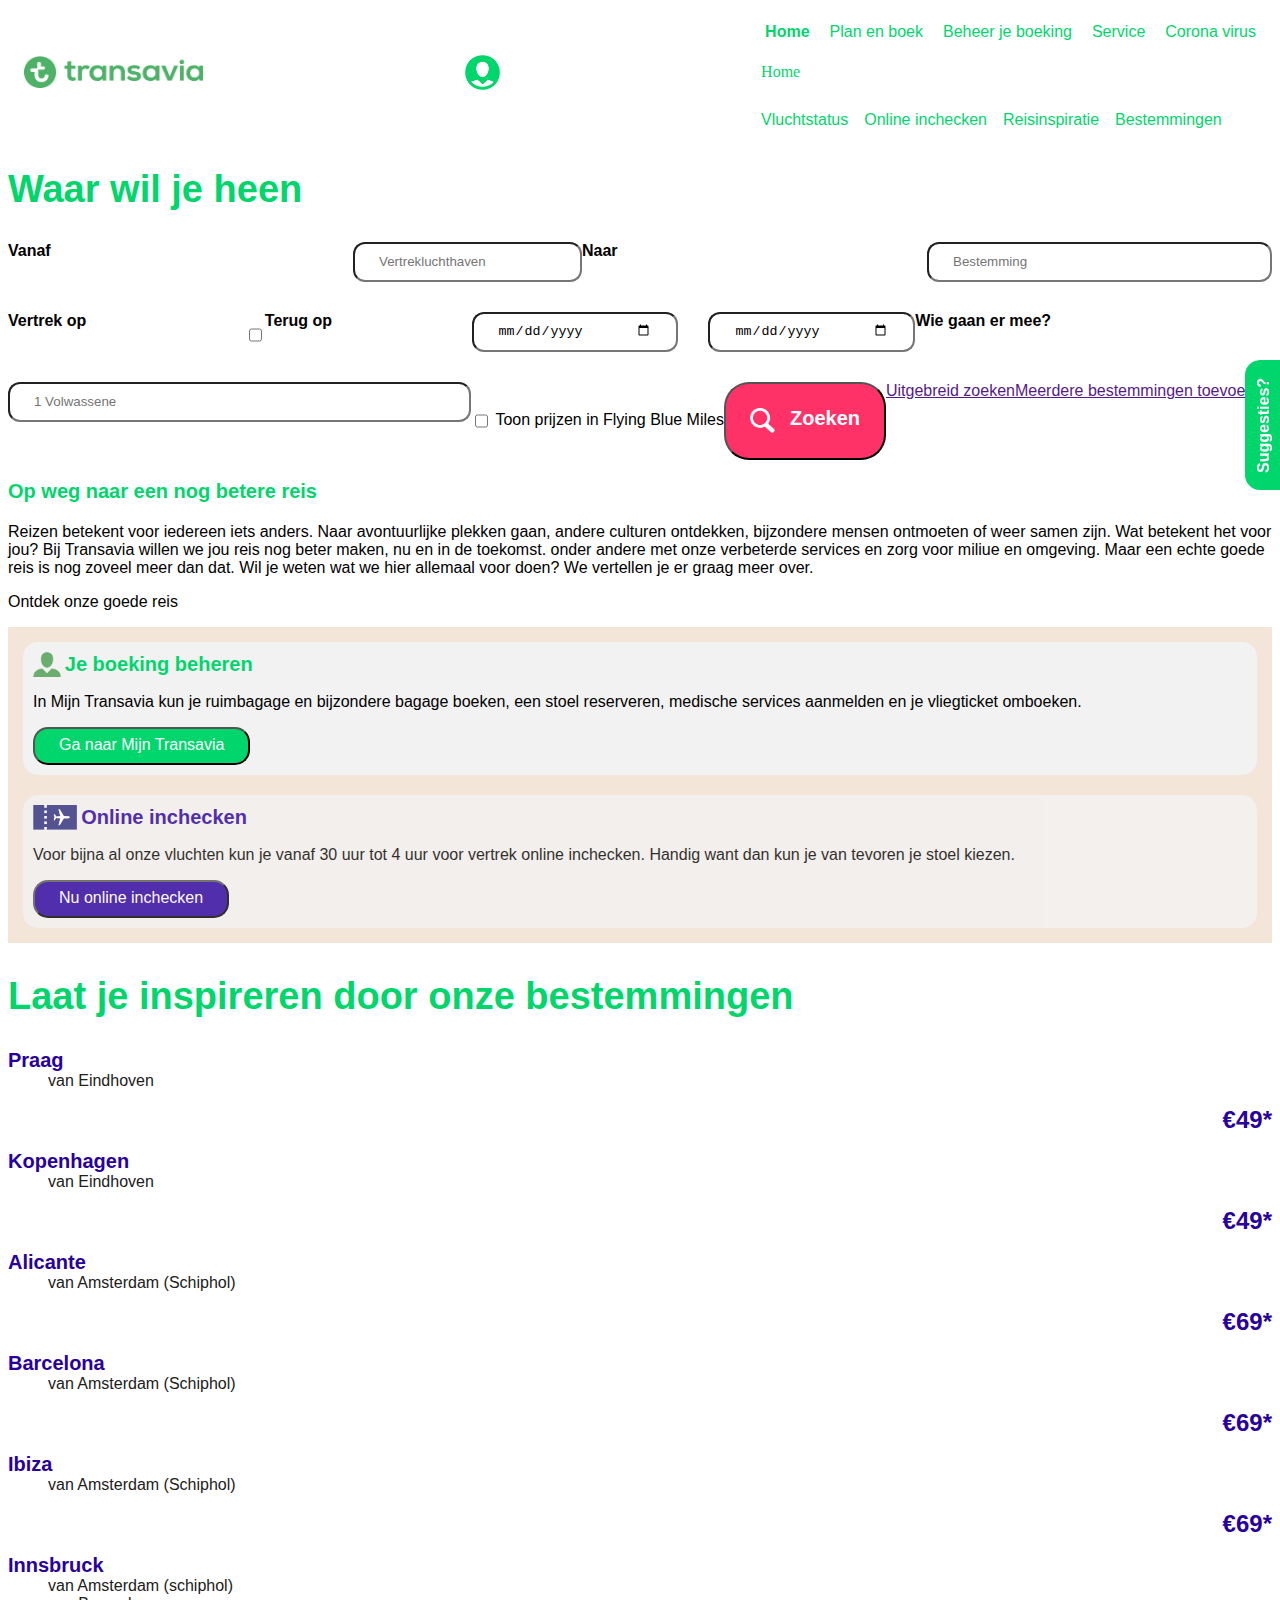
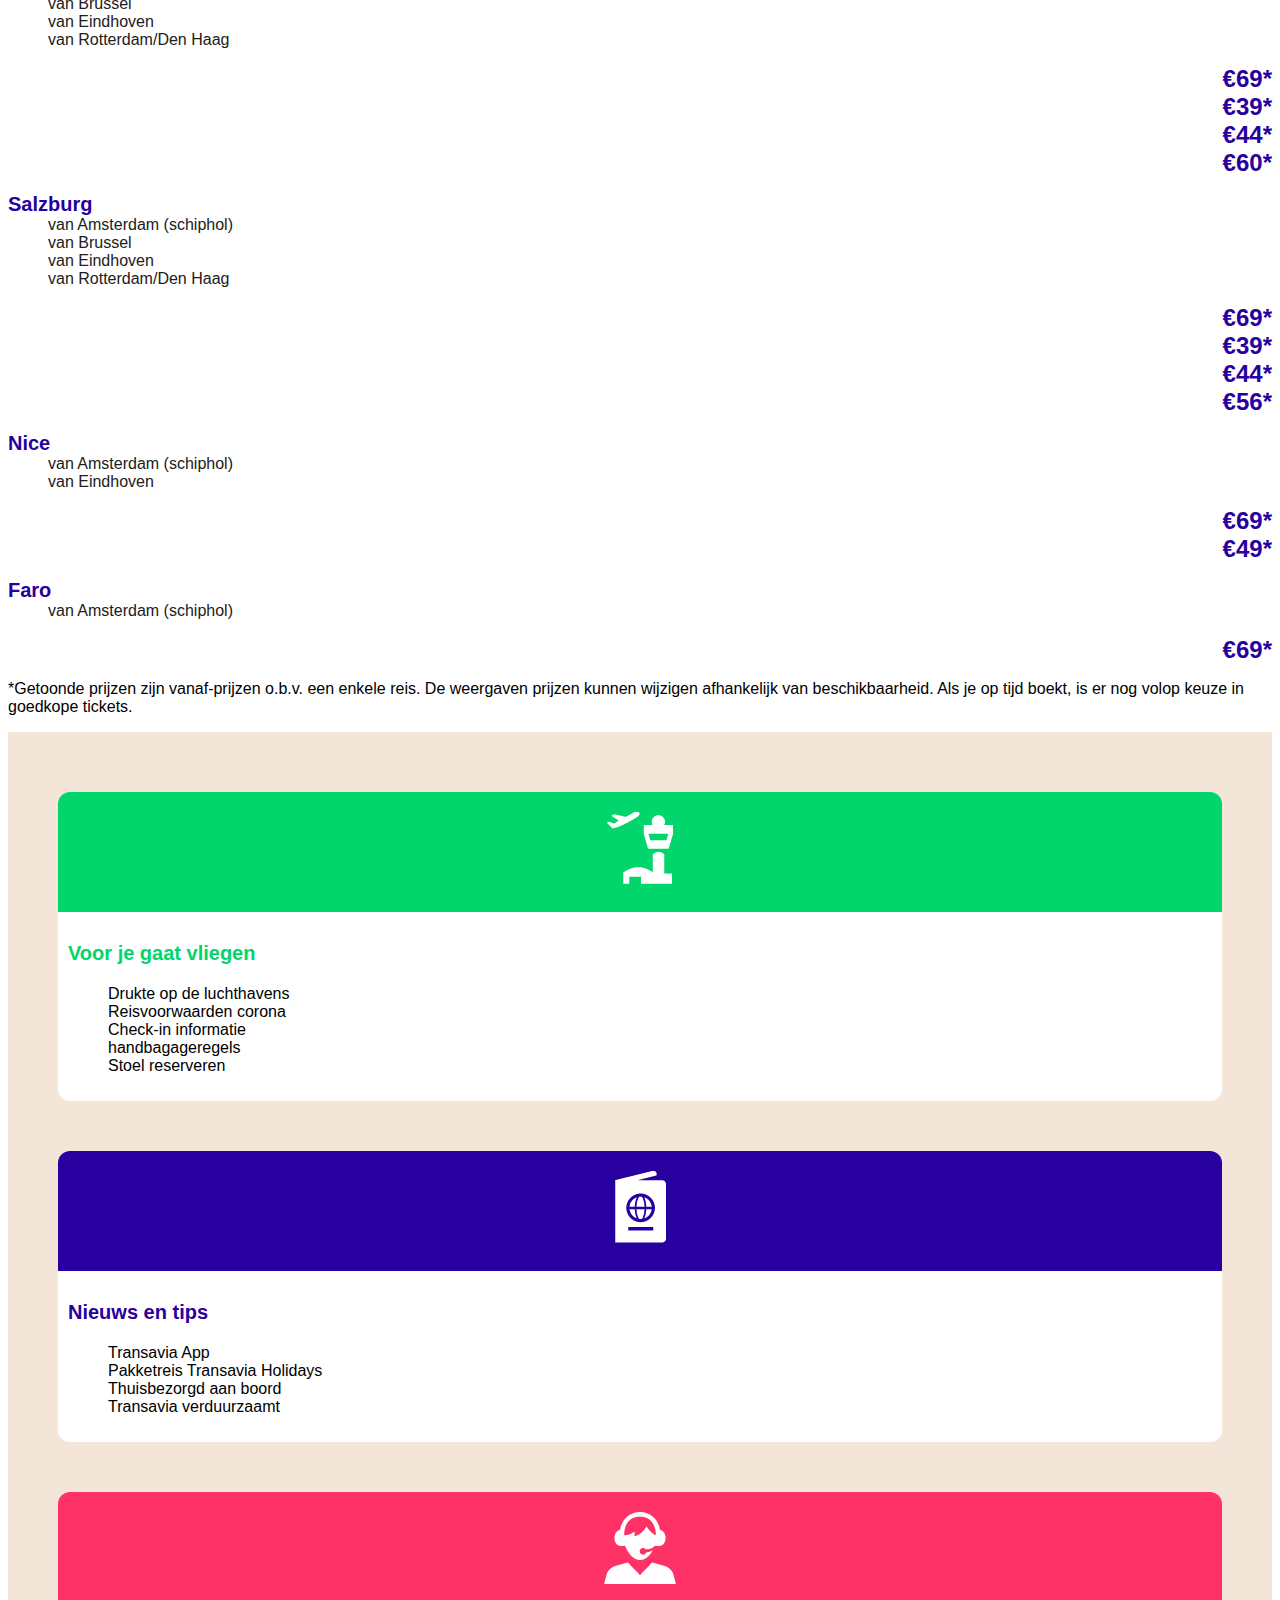
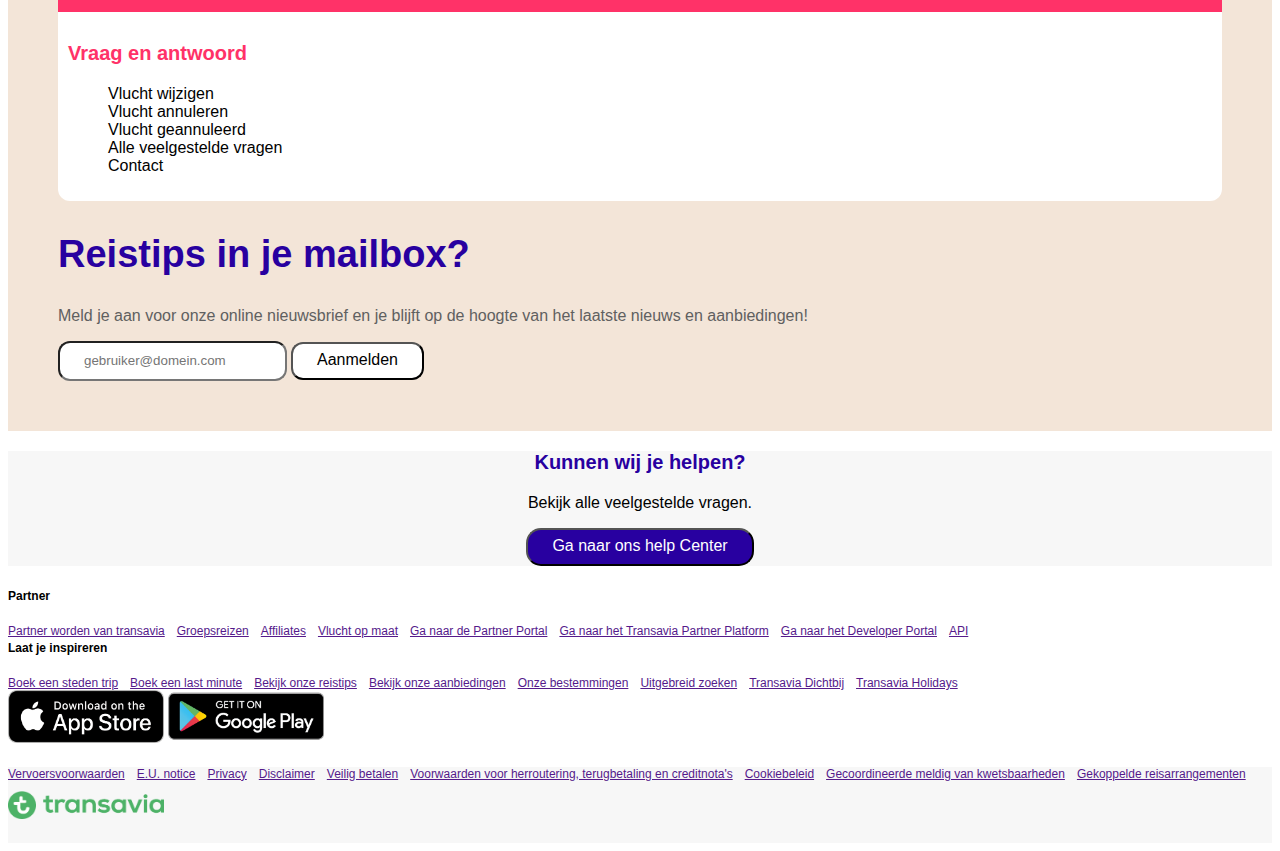
==== commit 3bcbcbc9: "werkend menu van oefening" ====
--- a/index.html
+++ b/index.html
@@ -13,62 +13,65 @@
 </head>
 
 <body>
-    <h1>Howdy FED2223</h1>
+    <h1>Goedkope vliegtickets boek je bij transavia</h1>
     <header>
-        <img class="headerlogo" id="logo" src="images/Transavia_logo_groen_horizontaal.png" alt="transavia logo">
+        <img class="headerlogo" id="logo" src="images/Transavia_logo_groen_horizontaal.png" alt="Go Home">
         <img class="account" id="account" src="images/transavia-account.png" alt="transavia Account">
-        <img class="Menubutton" id="Menu" src="images/menu-button.png" alt="Menu">
-
+
+
+        <!-- de open button -->
+        <!-- de button is niet relevant voor screenreaders -->
+        <!-- met aria-hidden="true" 'verstop' je de button voor ze -->
+        <button aria-hidden="true"><img src="images/menu-button.png" alt="" /></button>
+
+
+        <!--  het menu -->
         <nav>
-            <ul>
-                <li><a href="index.html">Home</a></li>
-                <li><a href="planenboek.html">Plan en boek</a></li>
-                <li>
-                    <a href="beheerjeboeking.html">Beheer je boeking</a>
-                </li>
-                <li>
-                    <a href="service.html">Service</a>
-                </li>
-                <li>
-                    <a href="coronavirus.html">Coronvirus</a>
-                </li>
-            </ul>
+            <section>
+                <!-- de sluit button -->
+                <!-- de button is ook niet relevant voor screenreaders -->
+                <button aria-hidden="true"><img src="images/menu-button-active.png" alt="" /></button>
+
+                <ul>
+                    <li><a class="active"><img src="" alt=""> Home</a></li>
+                    <li><a href="#"><img src="" alt=""> Plan en boek</a></li>
+                    <li><a href="#"><img src="" alt=""> Beheer je boeking</a></li>
+                    <li><a href="#"><img src="" alt=""> Service</a></li>
+                    <li><a href="#"><img src="" alt=""> Corona virus</a></li>
+                </ul>
+                <a>Home</a>
+            </section>
+            <section>
+                <ul>
+                    <li><a href="vluchstatus.html">Vluchtstatus</a></li>
+                    <li><a href="onlineinchecken.html">Online inchecken</a></li>
+                    <li>
+                        <a href="reisinspiratie.html">Reisinspiratie</a>
+                    </li>
+                    <li>
+                        <a href="bestemmingen.html">Bestemmingen</a>
+                    </li>
+                </ul>
+            </section>
         </nav>
-        <nav>
-            <ul>
-                <li><a href="vluchstatus.html">Vluchtstatus</a></li>
-                <li><a href="onlineinchecken.html">Online inchecken</a></li>
-                <li>
-                    <a href="reisinspiratie.html">Reisinspiratie</a>
-                </li>
-                <li>
-                    <a href="bestemmingen.html">Bestemmingen</a>
-                </li>
-            </ul>
-        </nav>
-        <a>Contact</a>
-            <a>Nederland(NL)</a>
-            <a>EUR</a>
-        
 
     </header>
     <section class="section1">
         <a class="fixedlink">Suggesties?</a>
         <h2>Waar wil je heen</h2>
         <form class="s1form">
-            <label class="s1label">Vanaf</label>
-            <input type="text" placeholder="Vertrekluchthaven">
-            <label class="s1label">Naar</label>
-            <input type="text" placeholder="Bestemming">
-            <label class="s1label">Vertrek op</label>
-            <input type="date" class="inputdate" placeholder="">
-            <input class="s1checkbox" type="checkbox">
-            <label class="s1label">Terug op</label>
-            <input type="date" class="inputdate" placeholder="">
-            <label class="s1label">Wie gaan er mee?</label>
-            <input type="number" placeholder="1 Volwassene">
-            <input class="s1checkbox" type="checkbox">
-            <p> Toon prijzen in Flying Blue Miles</p>
+            <label class="s1label1">Vanaf</label>
+            <input class=" s1input1" type="text" placeholder="Vertrekluchthaven">
+            <label class="s1label2">Naar</label>
+            <input class=" s1input2" type="text" placeholder="Bestemming">
+            <label class="s1label3">Vertrek op</label>
+            <input class="s1checkbox1" type="checkbox">
+            <label class="s1label4">Terug op</label>
+            <input class=" s1input3" type="date" class="inputdate" placeholder="">
+            <input class=" s1input4" type="date" class="inputdate" placeholder="">
+            <label class="s1label5">Wie gaan er mee?</label>
+            <input class=" s1input5" type="number" placeholder="1 Volwassene">
+            <p><input class="s1checkbox2" type="checkbox"> Toon prijzen in Flying Blue Miles</p>
             <button class="s1button"><img class="searchimg" id="zoeken" src="images/transavia-search.png" alt="zoeken logo">Zoeken</button>
             <a href="">Uitgebreid zoeken</a>
             <a href="">Meerdere bestemmingen toevoegen</a>
--- a/styles/style.css
+++ b/styles/style.css
@@ -1,12 +1,15 @@
 /**************/
 /* CSS REMEDY */
 /**************/
-*, *::after, *::before {
-  box-sizing:border-box;  
-}
-
-button, summary {
-	cursor: pointer;
+*,
+*::after,
+*::before {
+    box-sizing: border-box;
+}
+
+button,
+summary {
+    cursor: pointer;
 }
 
 
@@ -17,9 +20,9 @@
 /* CUSTOM PROPERTIES */
 /*********************/
 :root {
-	/* startje */
-	--color-text:#111;
-	--color-background:#eee;
+    /* startje */
+    --color-text: #111;
+    --color-background: #eee;
 }
 
 
@@ -36,6 +39,10 @@
     font-family: sans-serif;
 }
 
+H1 {
+    display: none;
+}
+
 H2 {
     color: #00D66C;
     font-family: sans-serif;
@@ -50,6 +57,10 @@
 
 .headerlogo {
     width: 179px;
+}
+
+.account {
+    height: 35px
 }
 
 .fixedlink {
@@ -69,7 +80,7 @@
     border-bottom-right-radius: 15px;
     text-align: center;
     padding: 7px;
-    
+
 }
 
 input {
@@ -81,7 +92,7 @@
 .inputdate {
     font-family: sans-serif;
     letter-spacing: .em;
-    color: #606060 ;
+    color: #606060;
 }
 
 ul {
@@ -95,10 +106,80 @@
 .s1form {
     font-family: sans-serif;
     font-size: 16px;
-}
-
-.s1label {
-    font-weight: bold;
+    display:flex;
+    flex-wrap: wrap;
+    justify-content: space-between;
+    align-content:center;
+   
+}
+
+.s1label1 {
+    font-weight: bold;
+    align-self;
+    flex: 1 1 300px;
+    margin-bottom: 10px;
+}
+
+.s1input1 {
+    width: px;
+    flex: 1px;
+    margin-bottom: 30px;  
+}
+
+.s1label2 {
+    font-weight: bold;
+    flex: 1 1 300px;
+    margin-bottom: 10px
+}
+
+.s1input2 {
+    width: ;
+    flex: 1 1 300px;
+    margin-bottom: 30px;
+}
+
+.s1label3 {
+    font-weight: bold;
+    flex: 1 1 180px;
+    margin-bottom: 10px
+}
+
+.s1input3 {
+    flex: 1 1 150px;
+    margin-bottom: 30px;
+    margin-right: 30px;
+}
+
+.s1label4 {
+    font-weight: bold;
+    flex: 1 1 150px;
+    margin-bottom: 10px;
+}
+
+.s1input4 {
+    flex: 1 1 150px;
+    margin-bottom: 30px;
+}
+
+.s1checkbox1 {
+    vertical-align:;
+    flex: ;
+    margin-bottom: ;
+}
+
+.s1label5 {
+    font-weight: bold;
+    flex: 1 1 300px;
+    margin-bottom: 10px
+}
+
+.s1input5 {
+    flex: 1 1 300px;
+    margin-bottom: 30px
+}
+
+.s1checkbox2 {
+    vertical-align: middle;
 }
 
 .s1button {
@@ -176,20 +257,16 @@
 }
 
 .s3button2 {
-     background-color: #2800A0;
+    background-color: #2800A0;
     color: #FFFFFF;
     font-size: 16px;
     padding: 7px 24px 9px;
     border-radius: 15px 15px;
 }
 
-.section4{
-    
-}
-
-.s4form{
-    
-}
+.section4 {}
+
+.s4form {}
 
 dt {
     color: #2800A0;
@@ -204,8 +281,8 @@
     font-size: 16px;
 }
 
-.s4prijs{
-     color: #2800A0;
+.s4prijs {
+    color: #2800A0;
     font-family: sans-serif;
     font-size: 24px;
     text-align: right;
@@ -260,9 +337,7 @@
     margin-bottom: 50px;
 }
 
-.s5h31 {
-    
-}
+.s5h31 {}
 
 .s5a2s1 {
     background-color: #2800A0;
@@ -276,7 +351,7 @@
     border-bottom-left-radius: 12px;
     border-bottom-right-radius: 12px;
     padding: 10px;
-     margin-bottom: 50px;
+    margin-bottom: 50px;
 }
 
 .s5h32 {
@@ -300,6 +375,7 @@
 .s5h33 {
     color: #FF3268;
 }
+
 /*
 .s5a1 {
     display: block;
@@ -326,7 +402,7 @@
 
 .section6 {
     background-color: #F7F7F7;
-  
+
 }
 
 .s6h3 {
@@ -356,7 +432,7 @@
     font-weight: bold;
 }
 
-.s7nav1{
+.s7nav1 {
     font-family: sans-serif;
     font-size: 12px;
     color: #909090;
@@ -369,7 +445,7 @@
     font-weight: bold;
 }
 
-.s7nav2{
+.s7nav2 {
     font-family: sans-serif;
     font-size: 12px;
     color: #909090;
@@ -399,4 +475,282 @@
 .s8img {
     width: 156px;
     margin-bottom: 20px;
-}+}
+
+
+
+/* scroll naar beneden om de uitwerking te bekijken */
+
+/* Simpele CSS Remedy */
+/* naar een idee van Jen Simmons */
+/* https://github.com/jensimmons/cssremedy */
+*,
+*::after,
+*::before {
+    box-sizing: border-box;
+}
+
+button:not(disabled) {
+    cursor: pointer;
+}
+
+
+/*********************/
+/* CUSTOM PROPERTIES */
+/*********************/
+:root {
+    --general-color: #012;
+    --general-background: #fff;
+
+    --header-gradient: linear-gradient(#f8a, #fbd);
+
+    --menu-gradient: linear-gradient(#8af, #bdf);
+    --menu-border: #46f;
+
+    --button-color: #fff;
+    --button-background: #f46;
+
+    --title-gradient: linear-gradient(#f46 40%, #f8a 80%);
+}
+
+
+
+
+
+
+/******************************************************/
+/* styling voor de small-screen versie van de website */
+/******************************************************/
+
+/*************/
+/* DE HEADER */
+/*************/
+header {
+    background-color: #FFFFFF;
+    min-height: 4em;
+    padding: 0 1em;
+    line-height: 1;
+
+    /* JOUW CODE HIER - stap 3 */
+    display: flex;
+    justify-content: space-between;
+    align-items: center;
+
+    position: sticky;
+    top: 0;
+}
+
+/* alle links in de header */
+header a {
+    padding: .5em 0;
+    color: #00D66C;
+    text-decoration: none;
+}
+
+
+
+
+/*****************/
+/* BEIDE BUTTONS */
+/*****************/
+header button {
+    padding: .5em;
+
+
+    /* standaard styling aanpassen */
+    appearance: none;
+    background-color: #FFFFFF;
+    border: none;
+    border-radius: .25em;
+    font: inherit;
+    text-align: center;
+    color: var(--button-color);
+}
+
+header button img {
+    height: 1em;
+}
+
+
+
+/***************/
+/* MENU BUTTON */
+/***************/
+header > button {
+    /* JOUW CODE HIER - stap 3 */
+    order: -1;
+    display: block;
+
+}
+
+
+
+/***************/
+/* SLUIT BUTTON */
+/***************/
+nav button {
+    justify-self: start;
+}
+
+
+
+
+
+/************/
+/* HET MENU */
+/************/
+nav {
+    padding: 1em;
+
+    display: grid;
+    align-content: start;
+    gap: 1em;
+
+
+    background-color: #FFFFFF;
+
+    /* JOUW CODE HIER - stap 1 */
+    position: fixed;
+    left: 0;
+    right: 0;
+    top: 0;
+    bottom: 0;
+
+    /* JOUW CODE HIER - stap 2 */
+    transform: translatex(-100%);
+
+    /* JOUW CODE HIER - stap 4 */
+    transition: transform .3s;
+}
+
+/* als menu open is */
+nav.toonMenu {
+    /* JOUW CODE HIER - stap 4 */
+    transform: translatex(0);
+}
+
+
+
+
+
+/*******************/
+/* LIJST MET LINKS */
+/*******************/
+nav ul {
+    margin: 0;
+    padding: 0em;
+    list-style: none;
+}
+
+
+
+/************************/
+/* EEN LINK IN DE LIJST */
+/************************/
+nav a {
+    /* icon en tekst met gap-je naast elkaar */
+    display: flex;
+    align-items: center;
+    column-gap: .25em;
+
+    border-bottom: solid 1px var(--menu-border);
+}
+
+nav a img {
+    width: auto;
+    height: 2em;
+}
+
+nav a.active {
+    font-weight: bold;
+}
+
+
+
+
+
+/****************************************************************/
+/* styling voor de header als de browser minimaal 38em breed is */
+/****************************************************************/
+@media (min-width:38em) {
+    header > button {
+        /* JOUW CODE HIER - stap 6 */
+        display: none;
+    }
+
+    nav {
+        /* JOUW CODE HIER - stap 7 */
+        position: static;
+        transform: none;
+        padding: 0;
+
+        background: none;
+    }
+
+    nav button {
+        /* JOUW CODE HIER - stap 6 */
+        display: none;
+    }
+
+    nav ul {
+        /* JOUW CODE HIER - stap 8 */
+        display: flex;
+        gap: 1em;
+    }
+
+    nav a {
+        /* JOUW CODE HIER - stap 9 */
+        flex-direction: column;
+
+        border: none;
+    }
+
+    header > a:last-of-type {
+        /* JOUW CODE HIER - stap 9 */
+        flex-direction: column;
+    }
+}
+
+
+
+
+
+/****************************************************************/
+/* styling voor de header als de browser minimaal 57em breed is */
+/****************************************************************/
+@media (min-width:57em) {
+
+    header > a:last-of-type,
+    nav a {
+        /* JOUW CODE HIER - stap 10 */
+        flex-direction: row;
+    }
+}
+
+
+
+
+
+/***********/
+/* CONTENT */
+/***********/
+/*
+main h1,
+main p {
+  max-width:40rem;
+  margin:0 auto;
+  line-height:1.75;
+}
+
+main h1 {
+  padding:5vw 2.5vw 0;
+  
+  background-image:var(--title-gradient);
+  -webkit-background-clip:text;
+  background-clip:text;
+  color:transparent;
+}
+
+main p {
+}
+*/
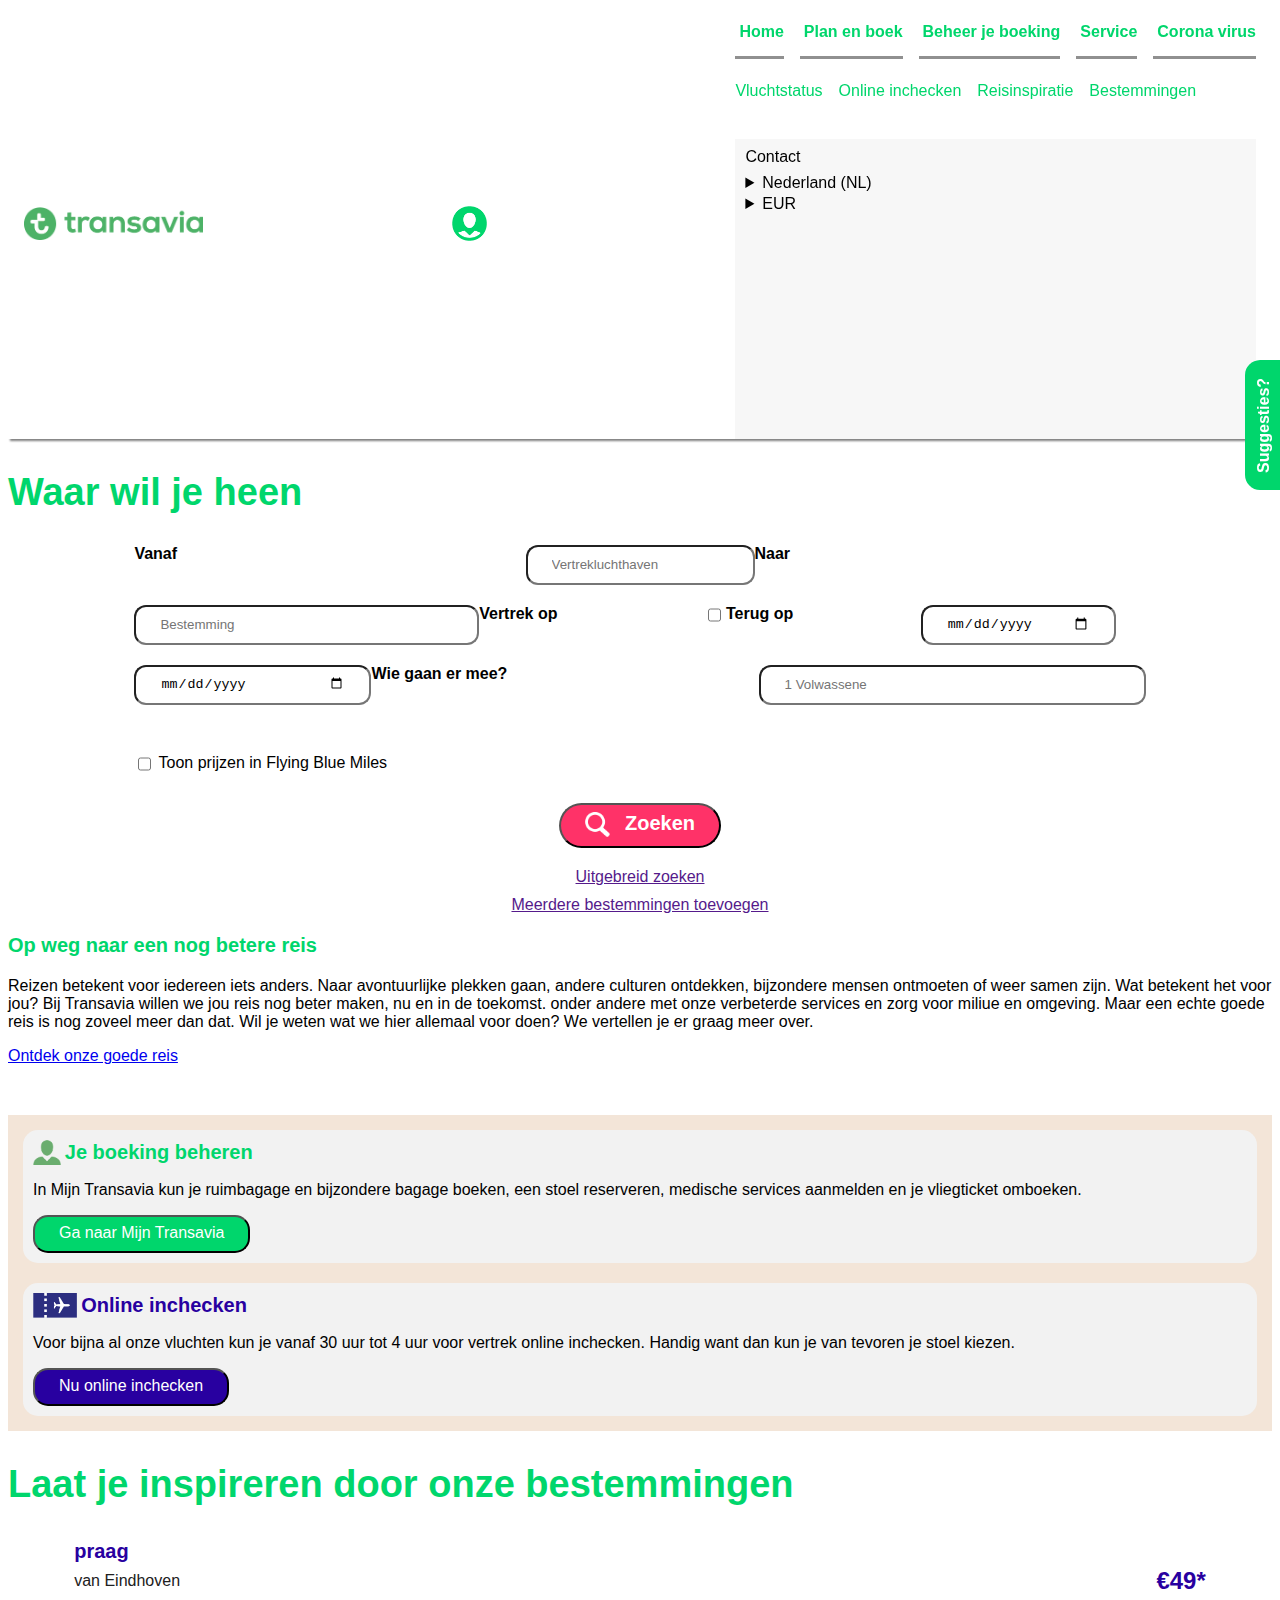
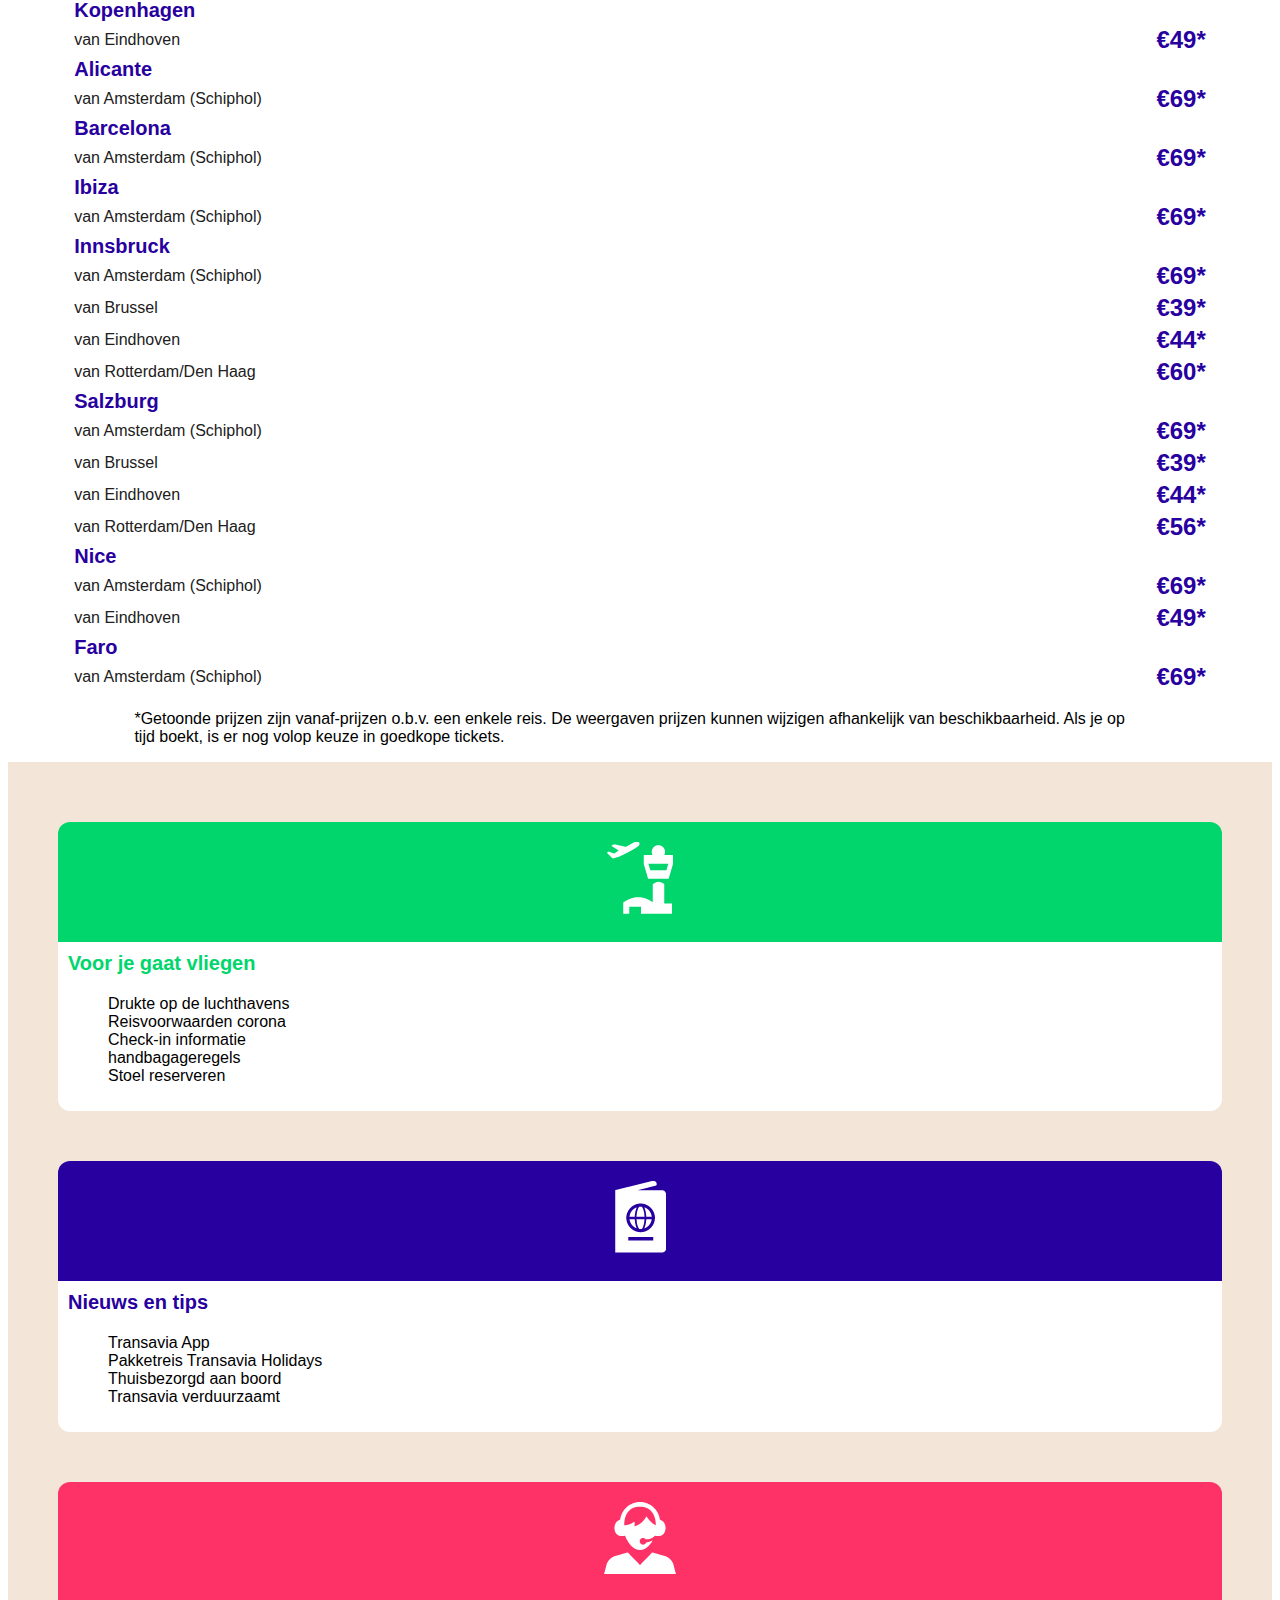
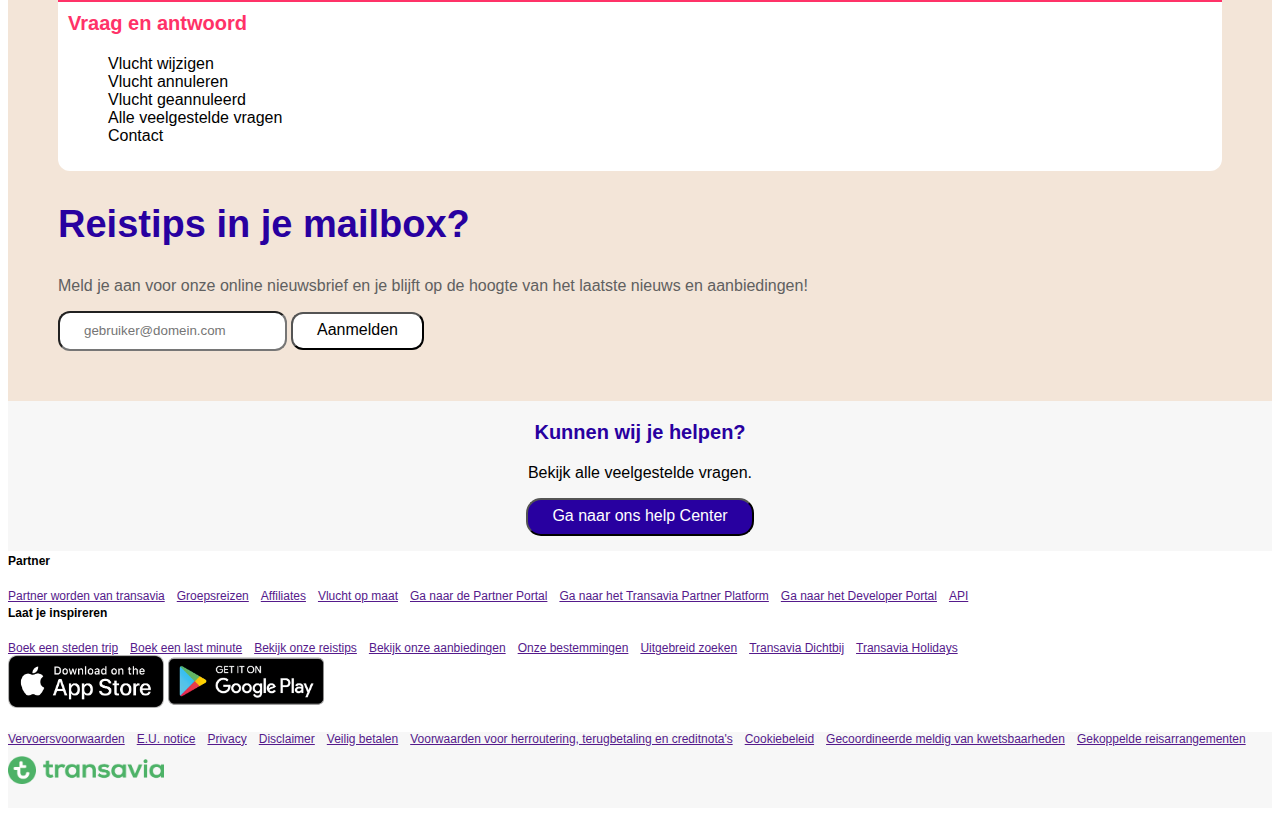
==== commit a08840b6: "menu vormgegeven" ====
--- a/index.html
+++ b/index.html
@@ -27,21 +27,20 @@
 
         <!--  het menu -->
         <nav>
-            <section>
+            <section class="hoofdnav1">
                 <!-- de sluit button -->
                 <!-- de button is ook niet relevant voor screenreaders -->
                 <button aria-hidden="true"><img src="images/menu-button-active.png" alt="" /></button>
 
                 <ul>
-                    <li><a class="active"><img src="" alt=""> Home</a></li>
+                    <li><a href="index.html"><img src="" alt=""> Home</a></li>
                     <li><a href="#"><img src="" alt=""> Plan en boek</a></li>
                     <li><a href="#"><img src="" alt=""> Beheer je boeking</a></li>
                     <li><a href="#"><img src="" alt=""> Service</a></li>
                     <li><a href="#"><img src="" alt=""> Corona virus</a></li>
                 </ul>
-                <a>Home</a>
-            </section>
-            <section>
+            </section>
+            <section class="hoofdnav2">
                 <ul>
                     <li><a href="vluchstatus.html">Vluchtstatus</a></li>
                     <li><a href="onlineinchecken.html">Online inchecken</a></li>
@@ -52,11 +51,63 @@
                         <a href="bestemmingen.html">Bestemmingen</a>
                     </li>
                 </ul>
+                <a></a>
+            </section>
+            <section class="hoofdnav3">
+                <article>Contact</article>
+                <details>
+                    <summary>Nederland (NL)</summary>
+                    <h4>Selecteer je land:</h4>
+                    <ul>
+                        <li>Nederland (NL)</li>
+                        <li>Nederland (EN)</li>
+                        <li>United Kingdom</li>
+                        <li>Belgie (NL)</li>
+                        <li>Belgique (FR)</li>
+                        <li>España</li>
+                        <li>France</li>
+                        <li>Italia</li>
+                        <li>Deutschland</li>
+                        <li>Portugal</li>
+                        <li>Other (EN)</li>
+                    </ul>
+                </details>
+                 <details>
+                    <summary>EUR</summary>
+                    <h4>Bekijk in jouw valuta</h4>
+                     <p>De ticketprijs is een indicatie. Je betaalt in euro's</p>
+                    <ul>
+                        <li>£ GBP</li>
+                        <li>€ EUR</li>
+                        <li>$ USD</li>
+                        
+                    </ul>
+                </details>
+
             </section>
         </nav>
 
     </header>
     <section class="section1">
+
+
+        <!--  carousel 
+        <section id="carrousel" class="Carrousel" aria-label="Voorbeeld met alleen bolletjes" tabIndex="-1">
+            <!-- de id kun je zelf een naam geven en geef je mee in de js 
+            <ul>
+                <li id="carrimg1"><img src="images/carrimg1.png" alt="" /></li>
+                <li id="carrimg2"><img src="images/carrimg2.jpg" alt="" /></li>
+            </ul>
+
+            <nav>
+                <ul>
+                    <li><a href="#element1" aria-label="go to carrimg1"></a></li>
+                    <li><a href="#element2" aria-label="go to carrimg2"></a></li>
+                    </ul>
+            </nav>
+        </section>
+-->
+
         <a class="fixedlink">Suggesties?</a>
         <h2>Waar wil je heen</h2>
         <form class="s1form">
@@ -72,20 +123,21 @@
             <label class="s1label5">Wie gaan er mee?</label>
             <input class=" s1input5" type="number" placeholder="1 Volwassene">
             <p><input class="s1checkbox2" type="checkbox"> Toon prijzen in Flying Blue Miles</p>
-            <button class="s1button"><img class="searchimg" id="zoeken" src="images/transavia-search.png" alt="zoeken logo">Zoeken</button>
-            <a href="">Uitgebreid zoeken</a>
-            <a href="">Meerdere bestemmingen toevoegen</a>
+
         </form>
+        <button class="s1button"><img class="searchimg" id="zoeken" src="images/transavia-search.png" alt="zoeken logo">Zoeken</button>
+        <a class="s1a" href="">Uitgebreid zoeken</a>
+        <a class="s1a" href="">Meerdere bestemmingen toevoegen</a>
 
     </section>
     <section class="section2">
-        <a>
+        <article>
             <h3>Op weg naar een nog betere reis</h3>
             <p>
                 Reizen betekent voor iedereen iets anders. Naar avontuurlijke plekken gaan, andere culturen ontdekken, bijzondere mensen ontmoeten of weer samen zijn. Wat betekent het voor jou? Bij Transavia willen we jou reis nog beter maken, nu en in de toekomst. onder andere met onze verbeterde services en zorg voor miliue en omgeving. Maar een echte goede reis is nog zoveel meer dan dat. Wil je weten wat we hier allemaal voor doen? We vertellen je er graag meer over.
             </p>
-            <p href="">Ontdek onze goede reis</p>
-        </a>
+            <a href="goede-reis.html">Ontdek onze goede reis</a>
+        </article>
     </section>
     <section class="section3">
         <article class="s3a1">
@@ -107,105 +159,103 @@
     </section>
     <section class="section4">
         <h2>Laat je inspireren door onze bestemmingen</h2>
-        <form class="s4form">
-            <a>
-                <dl>
-                    <dt>Praag</dt>
-                    <dd>van Eindhoven</dd>
-                </dl>
-                <ul>
-                    <li class="s4prijs">€49*</li>
-                </ul>
-            </a>
-            <a>
-                <dl>
-                    <dt>Kopenhagen</dt>
-                    <dd>van Eindhoven</dd>
-                </dl>
-                <ul>
-                    <li class="s4prijs">€49*</li>
-                </ul>
-            </a>
-            <a>
-                <dl>
-                    <dt>Alicante</dt>
-                    <dd>van Amsterdam (Schiphol)</dd>
-                </dl>
-                <ul>
-                    <li class="s4prijs">€69*</li>
-                </ul>
-            </a>
-            <a>
-                <dl>
-                    <dt>Barcelona</dt>
-                    <dd>van Amsterdam (Schiphol)</dd>
-                </dl>
-                <ul>
-                    <li class="s4prijs">€69*</li>
-                </ul>
-            </a>
-            <a>
-                <dl>
-                    <dt>Ibiza</dt>
-                    <dd>van Amsterdam (Schiphol)</dd>
-                </dl>
-                <ul>
-                    <li class="s4prijs">€69*</li>
-                </ul>
-            </a>
-            <a>
-                <dl>
-                    <dt>Innsbruck</dt>
-                    <dd>van Amsterdam (schiphol)</dd>
-                    <dd>van Brussel</dd>
-                    <dd>van Eindhoven</dd>
-                    <dd>van Rotterdam/Den Haag</dd>
-                </dl>
-                <ul>
-                    <li class="s4prijs">€69*</li>
-                    <li class="s4prijs">€39*</li>
-                    <li class="s4prijs">€44*</li>
-                    <li class="s4prijs">€60*</li>
-                </ul>
-            </a>
-            <a>
-                <dl>
-                    <dt>Salzburg</dt>
-                    <dd>van Amsterdam (schiphol)</dd>
-                    <dd>van Brussel</dd>
-                    <dd>van Eindhoven</dd>
-                    <dd>van Rotterdam/Den Haag</dd>
-                </dl>
-                <ul>
-                    <li class="s4prijs">€69*</li>
-                    <li class="s4prijs">€39*</li>
-                    <li class="s4prijs">€44*</li>
-                    <li class="s4prijs">€56*</li>
-                </ul>
-            </a>
-            <a>
-                <dl>
-                    <dt>Nice</dt>
-                    <dd>van Amsterdam (schiphol)</dd>
-                    <dd>van Eindhoven</dd>
-                </dl>
-                <ul>
-                    <li class="s4prijs">€69*</li>
-                    <li class="s4prijs">€49*</li>
-                </ul>
-            </a>
-            <a>
-                <dl>
-                    <dt>Faro</dt>
-                    <dd>van Amsterdam (schiphol)</dd>
-                </dl>
-                <ul>
-                    <li class="s4prijs">€69*</li>
-                </ul>
-            </a>
-        </form>
-
-        <p>*Getoonde prijzen zijn vanaf-prijzen o.b.v. een enkele reis. De weergaven prijzen kunnen wijzigen afhankelijk van beschikbaarheid. Als je op tijd boekt, is er nog volop keuze in goedkope tickets.
+
+        <table>
+            <tr>
+                <th>praag</th>
+            </tr>
+            <tr class="BottomRow">
+                <td class="tdVanaf">van Eindhoven</td>
+                <td class="tdPrijs">€49*</td>
+            </tr>
+            <tr>
+                <th>Kopenhagen</th>
+            </tr>
+            <tr class="BottomRow">
+                <td class="tdVanaf">van Eindhoven</td>
+                <td class="tdPrijs">€49*</td>
+            </tr>
+            <tr>
+                <th>Alicante</th>
+            </tr>
+            <tr class="BottomRow">
+                <td class="tdVanaf">van Amsterdam (Schiphol)</td>
+                <td class="tdPrijs">€69*</td>
+            </tr>
+            <tr>
+                <th>Barcelona</th>
+            </tr>
+            <tr class="BottomRow">
+                <td class="tdVanaf">van Amsterdam (Schiphol)</td>
+                <td class="tdPrijs">€69*</td>
+            </tr>
+            <tr>
+                <th>Ibiza</th>
+            </tr>
+            <tr class="BottomRow">
+                <td class="tdVanaf">van Amsterdam (Schiphol)</td>
+                <td class="tdPrijs">€69*</td>
+            </tr>
+            <tr>
+                <th>Innsbruck</th>
+            </tr>
+            <tr>
+                <td class="tdVanaf">van Amsterdam (Schiphol)</td>
+                <td class="tdPrijs">€69*</td>
+            </tr>
+            <tr>
+                <td class="tdVanaf">van Brussel</td>
+                <td class="tdPrijs">€39*</td>
+            </tr>
+            <tr>
+                <td class="tdVanaf">van Eindhoven</td>
+                <td class="tdPrijs">€44*</td>
+            </tr>
+            <tr class="BottomRow">
+                <td class="tdVanaf">van Rotterdam/Den Haag</td>
+                <td class="tdPrijs">€60*</td>
+            </tr>
+            <tr>
+                <th>Salzburg</th>
+            </tr>
+            <tr>
+                <td class="tdVanaf">van Amsterdam (Schiphol)</td>
+                <td class="tdPrijs">€69*</td>
+            </tr>
+            <tr>
+                <td class="tdVanaf">van Brussel</td>
+                <td class="tdPrijs">€39*</td>
+            </tr>
+            <tr>
+                <td class="tdVanaf">van Eindhoven</td>
+                <td class="tdPrijs">€44*</td>
+            </tr>
+            <tr class="BottomRow">
+                <td class="tdVanaf">van Rotterdam/Den Haag</td>
+                <td class="tdPrijs">€56*</td>
+            </tr>
+            <tr>
+                <th>Nice</th>
+            </tr>
+            <tr>
+                <td class="tdVanaf">van Amsterdam (Schiphol)</td>
+                <td class="tdPrijs">€69*</td>
+            </tr>
+            <tr class="BottomRow">
+                <td class="tdVanaf">van Eindhoven</td>
+                <td class="tdPrijs">€49*</td>
+            </tr>
+            <tr>
+                <th>Faro</th>
+            </tr>
+            <tr class="BottomRow">
+                <td class="tdVanaf">van Amsterdam (Schiphol)</td>
+                <td class="tdPrijs">€69*</td>
+            </tr>
+        </table>
+
+
+        <p class="s4p">*Getoonde prijzen zijn vanaf-prijzen o.b.v. een enkele reis. De weergaven prijzen kunnen wijzigen afhankelijk van beschikbaarheid. Als je op tijd boekt, is er nog volop keuze in goedkope tickets.
         </p>
     </section>
     <section class="section5">
--- a/styles/style.css
+++ b/styles/style.css
@@ -34,6 +34,15 @@
 /****************/
 
 /* jouw code */
+@font-face {
+    src: url('fonts/nexa-bold.otf') format('nexab');
+    font-family: nexa-bold;
+}
+
+@font-face {
+    font-family: nexa-light;
+    src: url(fonts/nexa-light.otf);
+}
 
 P {
     font-family: sans-serif;
@@ -53,6 +62,60 @@
     color: #00D66C;
     font-family: sans-serif;
     font-size: 20px;
+}
+
+H4 {
+    font-family: sans-serif;
+    font-size: 12px;
+
+}
+
+.hoofdnav1 li {
+    border-bottom-color: #909090;
+    border-bottom-style: solid;
+    font-weight: bold;
+        
+}
+
+.hoofdnav2 {
+    font-weight: lighter;
+}
+
+.hoofdnav3 {
+    background-color: #F7F7F7;
+    height: 300px;
+    
+}
+
+.hoofdnav3 article {
+    font-family: sans-serif;
+    color: #000000
+}
+
+.hoofdnav3 a {
+    font-family: sans-serif;
+    color: #000000;
+    border-bottom: none
+}
+
+.hoofdnav3 p {
+    font-family: sans-serif;
+    font-size: 12px;
+    color: #909090
+}
+
+.hoofdnav3 summary {
+    font-family: sans-serif;
+    font-weight: lighter;
+    font-size: 16px;
+    color: #000000;
+    margin-bottom: 5px;
+    margin-left: 10px
+}
+
+.hoofdnav3 article {
+    font-weight: lighter;
+    margin: 10px;
 }
 
 .headerlogo {
@@ -91,7 +154,7 @@
 
 .inputdate {
     font-family: sans-serif;
-    letter-spacing: .em;
+    letter-spacing: ;
     color: #606060;
 }
 
@@ -110,6 +173,9 @@
     flex-wrap: wrap;
     justify-content: space-between;
     align-content:center;
+    width: 80%;
+    margin-left: auto;
+    margin-right: auto;
    
 }
 
@@ -123,7 +189,7 @@
 .s1input1 {
     width: px;
     flex: 1px;
-    margin-bottom: 30px;  
+    margin-bottom: 20px;  
 }
 
 .s1label2 {
@@ -135,7 +201,7 @@
 .s1input2 {
     width: ;
     flex: 1 1 300px;
-    margin-bottom: 30px;
+    margin-bottom: 20px;
 }
 
 .s1label3 {
@@ -146,7 +212,7 @@
 
 .s1input3 {
     flex: 1 1 150px;
-    margin-bottom: 30px;
+    margin-bottom: 20px;
     margin-right: 30px;
 }
 
@@ -158,13 +224,12 @@
 
 .s1input4 {
     flex: 1 1 150px;
-    margin-bottom: 30px;
+    margin-bottom: 20px;
 }
 
 .s1checkbox1 {
-    vertical-align:;
-    flex: ;
-    margin-bottom: ;
+   margin-top: -10px;
+   margin-right: 5px 
 }
 
 .s1label5 {
@@ -175,7 +240,6 @@
 
 .s1input5 {
     flex: 1 1 300px;
-    margin-bottom: 30px
 }
 
 .s1checkbox2 {
@@ -190,9 +254,18 @@
     font-size: 16px;
     margin-left: auto;
     margin-right: auto;
+    margin-bottom: 20px;
     display: block;
     font-size: 20px;
     font-weight: bold;
+}
+
+.s1a {
+    display: block;
+    text-align: center;
+    font-family: sans-serif;
+    margin-bottom: 10px;
+    
 }
 
 .searchimg {
@@ -217,6 +290,14 @@
     height: 25px;
 }
 
+.section2 a {
+    font-family: sans-serif;
+
+}
+
+.section3 {
+    margin-top: 50px
+}
 
 .s3a1 {
     background-color: #F2F2F2;
@@ -228,7 +309,6 @@
     background-color: #F2F2F2;
     border-radius: 15px;
     padding: 10px;
-    opacity: 80%;
     margin-top: 20px;
 }
 
@@ -266,28 +346,45 @@
 
 .section4 {}
 
-.s4form {}
-
-dt {
+table {
+    width: 90%;
+    margin-left: auto;
+    margin-right: auto;
+}
+
+th {
     color: #2800A0;
     font-family: sans-serif;
     font-size: 20px;
     font-weight: bold;
-}
-
-dd {
+    text-align: left;
+}
+
+.tdVanaf {
     color: #202020;
     font-family: sans-serif;
     font-size: 16px;
-}
-
-.s4prijs {
+    
+}
+    
+.tdPrijs{
     color: #2800A0;
     font-family: sans-serif;
     font-size: 24px;
     text-align: right;
     font-weight: bold;
 }
+
+.BottomRow {
+    border-bottom: solid 1px #606060;
+}
+
+.s4p {
+    width: 80%;
+    margin-left: auto;
+    margin-right: auto;
+}
+
 
 .section5 {
     background-color: #F3E5D8;
@@ -337,7 +434,9 @@
     margin-bottom: 50px;
 }
 
-.s5h31 {}
+.s5h31 {
+    margin-top: 0px
+}
 
 .s5a2s1 {
     background-color: #2800A0;
@@ -356,6 +455,7 @@
 
 .s5h32 {
     color: #2800A0;
+     margin-top: 0px
 }
 
 .s5a3s1 {
@@ -374,6 +474,7 @@
 
 .s5h33 {
     color: #FF3268;
+     margin-top: 0px
 }
 
 /*
@@ -402,12 +503,15 @@
 
 .section6 {
     background-color: #F7F7F7;
+    height: 150px;
 
 }
 
 .s6h3 {
     color: #2800A0;
-    text-align: center
+    text-align: center;
+    margin-top: 0px;
+    padding-top: 20px
 }
 
 .s6p {
@@ -426,6 +530,10 @@
     display: block;
 }
 
+.s7 {
+ 
+}
+
 .s7label1 {
     font-family: sans-serif;
     font-size: 12px;
@@ -470,6 +578,7 @@
     color: #909090;
     margin-top: 20px;
     margin-bottom: 10px;
+    
 }
 
 .s8img {
@@ -493,26 +602,6 @@
 button:not(disabled) {
     cursor: pointer;
 }
-
-
-/*********************/
-/* CUSTOM PROPERTIES */
-/*********************/
-:root {
-    --general-color: #012;
-    --general-background: #fff;
-
-    --header-gradient: linear-gradient(#f8a, #fbd);
-
-    --menu-gradient: linear-gradient(#8af, #bdf);
-    --menu-border: #46f;
-
-    --button-color: #fff;
-    --button-background: #f46;
-
-    --title-gradient: linear-gradient(#f46 40%, #f8a 80%);
-}
-
 
 
 
@@ -530,6 +619,8 @@
     min-height: 4em;
     padding: 0 1em;
     line-height: 1;
+    box-shadow: 0 4px 2px -2px gray;
+    width: 100%;
 
     /* JOUW CODE HIER - stap 3 */
     display: flex;
@@ -754,3 +845,4 @@
 main p {
 }
 */
+
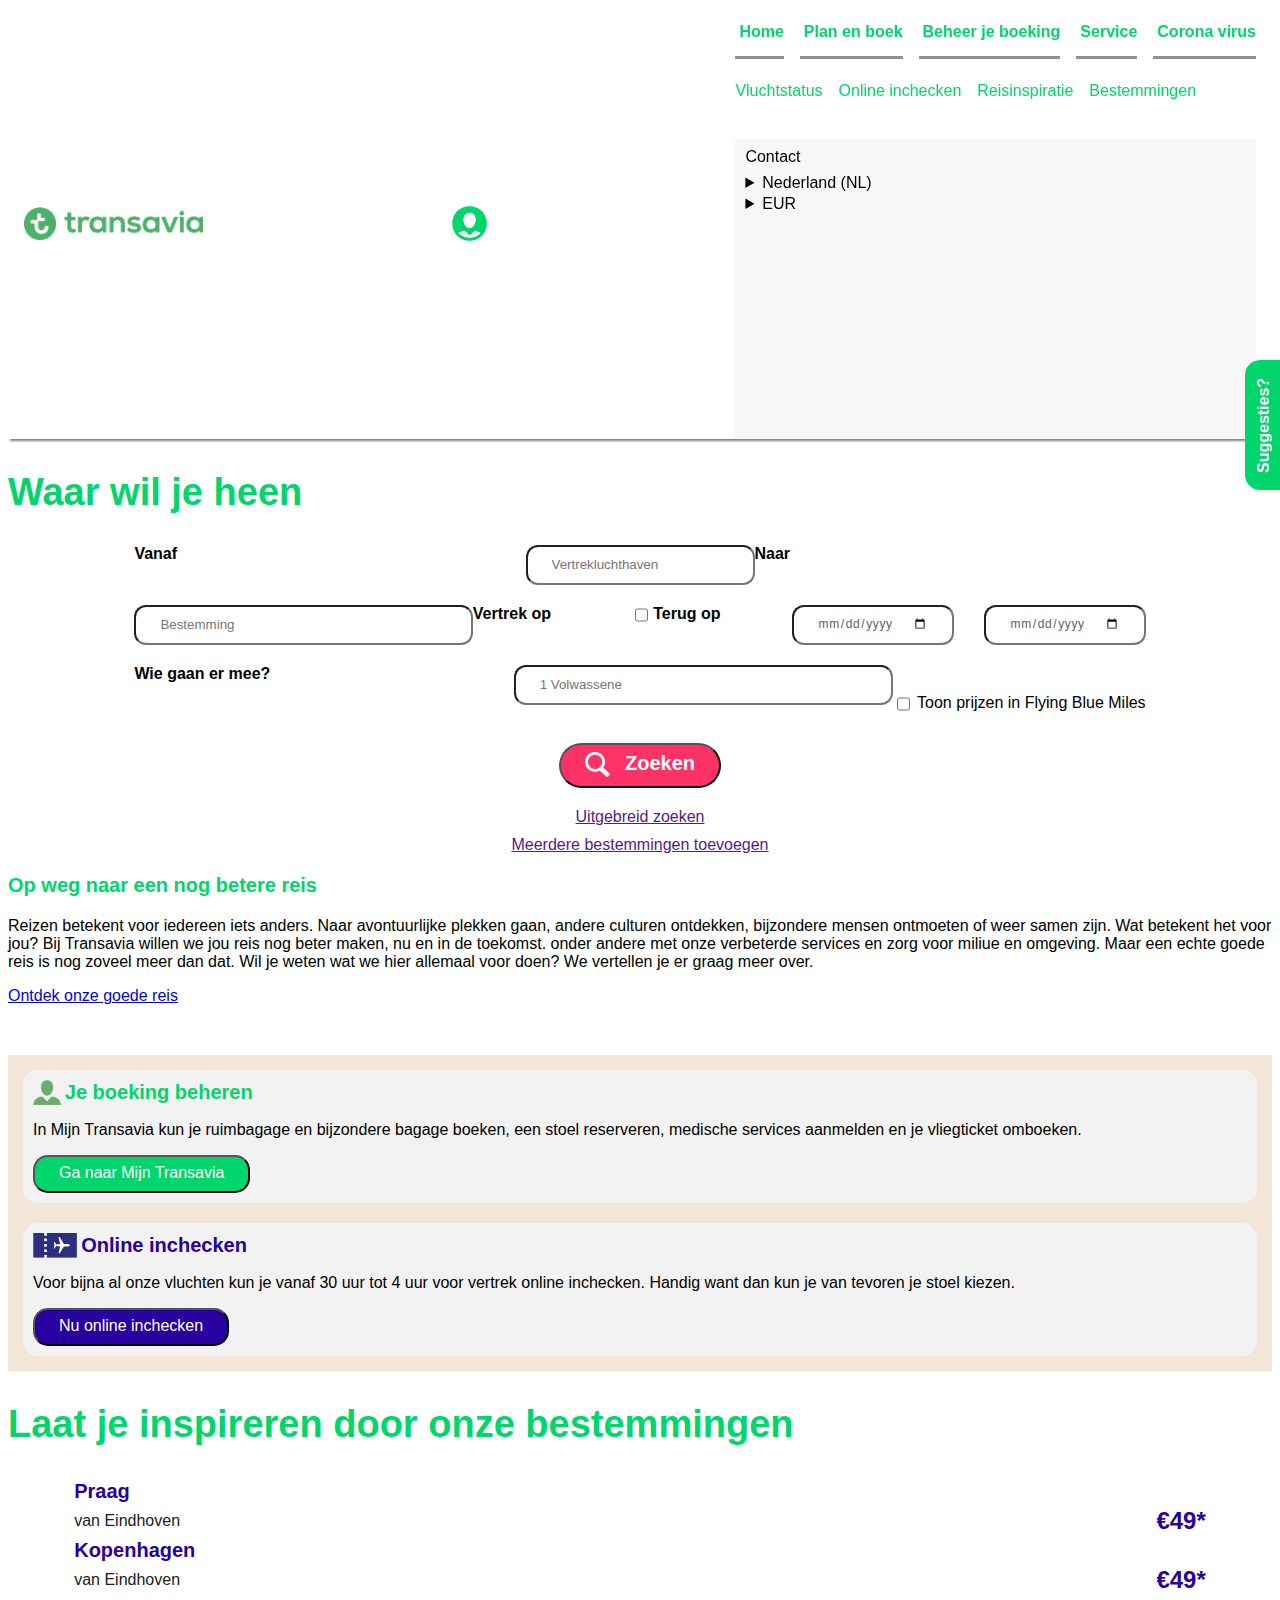
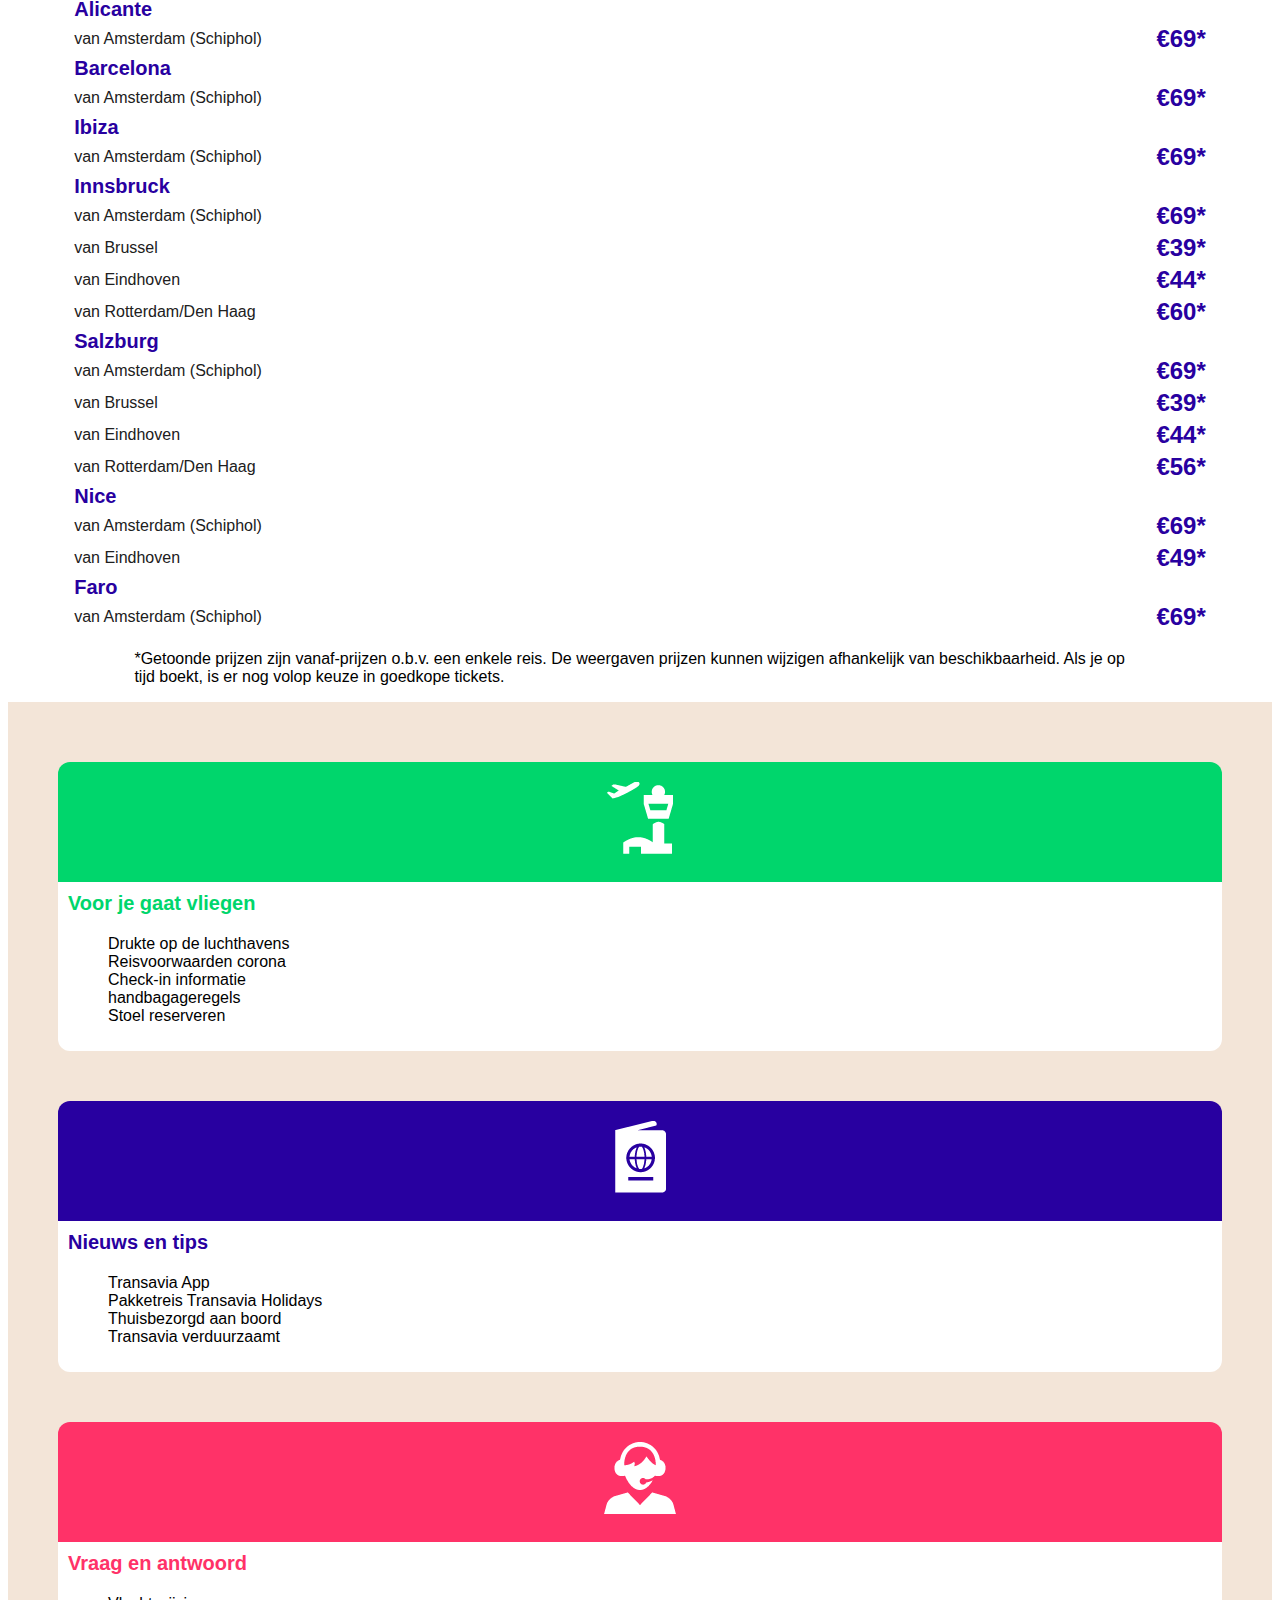
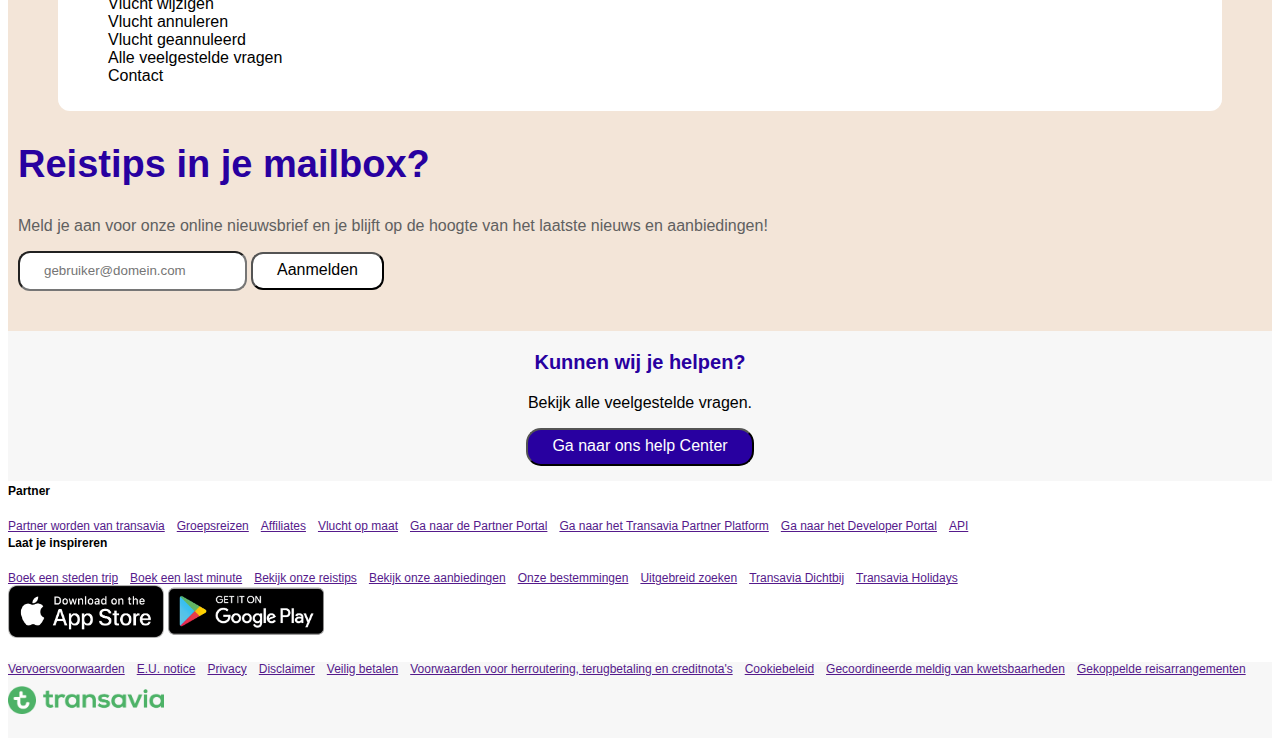
==== commit f2fd4cb5: "met 2e pagina" ====
--- a/index.html
+++ b/index.html
@@ -72,15 +72,15 @@
                         <li>Other (EN)</li>
                     </ul>
                 </details>
-                 <details>
+                <details>
                     <summary>EUR</summary>
                     <h4>Bekijk in jouw valuta</h4>
-                     <p>De ticketprijs is een indicatie. Je betaalt in euro's</p>
+                    <p>De ticketprijs is een indicatie. Je betaalt in euro's</p>
                     <ul>
                         <li>£ GBP</li>
                         <li>€ EUR</li>
                         <li>$ USD</li>
-                        
+
                     </ul>
                 </details>
 
@@ -162,7 +162,7 @@
 
         <table>
             <tr>
-                <th>praag</th>
+                <th>Praag</th>
             </tr>
             <tr class="BottomRow">
                 <td class="tdVanaf">van Eindhoven</td>
@@ -303,13 +303,16 @@
                 </ul>
             </section>
         </article>
-        <a>
-            <h2 class="s5h2">Reistips in je mailbox?</h2>
-            <p class="s5p">Meld je aan voor onze online nieuwsbrief en je blijft op de hoogte van het laatste nieuws en aanbiedingen!</p>
-            <input type="email" placeholder="gebruiker@domein.com">
-            <button class="s5button">Aanmelden</button>
-        </a>
-    </section>
+        </section>
+        <section class="s5deel2">
+            <a>
+                <h2 class="s5h2">Reistips in je mailbox?</h2>
+                <p class="s5p">Meld je aan voor onze online nieuwsbrief en je blijft op de hoogte van het laatste nieuws en aanbiedingen!</p>
+                <input type="email" placeholder="gebruiker@domein.com">
+                <button class="s5button">Aanmelden</button>
+            </a>
+        </section>
+    
     <section class="section6">
         <h3 class="s6h3">Kunnen wij je helpen?</h3>
         <p class="s6p">Bekijk alle veelgestelde vragen.</p>
@@ -365,4 +368,6 @@
     </footer>
 
     <script defer src="scripts/script.js"></script>
-</body></html>
+</body>
+
+</html>
--- a/styles/style.css
+++ b/styles/style.css
@@ -74,7 +74,7 @@
     border-bottom-color: #909090;
     border-bottom-style: solid;
     font-weight: bold;
-        
+
 }
 
 .hoofdnav2 {
@@ -84,7 +84,7 @@
 .hoofdnav3 {
     background-color: #F7F7F7;
     height: 300px;
-    
+
 }
 
 .hoofdnav3 article {
@@ -152,11 +152,6 @@
     height: 40px;
 }
 
-.inputdate {
-    font-family: sans-serif;
-    letter-spacing: ;
-    color: #606060;
-}
 
 ul {
     list-style: none;
@@ -169,14 +164,14 @@
 .s1form {
     font-family: sans-serif;
     font-size: 16px;
-    display:flex;
+    display: flex;
     flex-wrap: wrap;
     justify-content: space-between;
-    align-content:center;
+    align-content: center;
     width: 80%;
     margin-left: auto;
     margin-right: auto;
-   
+
 }
 
 .s1label1 {
@@ -189,7 +184,7 @@
 .s1input1 {
     width: px;
     flex: 1px;
-    margin-bottom: 20px;  
+    margin-bottom: 20px;
 }
 
 .s1label2 {
@@ -206,30 +201,38 @@
 
 .s1label3 {
     font-weight: bold;
-    flex: 1 1 180px;
-    margin-bottom: 10px
+    flex: 1 1 120px;
+    margin-bottom: 10px;
 }
 
 .s1input3 {
-    flex: 1 1 150px;
+    flex: 100px;
     margin-bottom: 20px;
     margin-right: 30px;
+    font-family: sans-serif;
+    letter-spacing: .05em;
+    color: #606060;
+    font-size: 12px;
 }
 
 .s1label4 {
     font-weight: bold;
-    flex: 1 1 150px;
+    flex: 100px;
     margin-bottom: 10px;
 }
 
 .s1input4 {
-    flex: 1 1 150px;
+    flex: 1 1 100px;
     margin-bottom: 20px;
+    font-family: sans-serif;
+    letter-spacing: .05em;
+    color: #606060;
+    font-size: 12px;
 }
 
 .s1checkbox1 {
-   margin-top: -10px;
-   margin-right: 5px 
+    margin-top: -10px;
+    margin-right: 5px
 }
 
 .s1label5 {
@@ -265,7 +268,7 @@
     text-align: center;
     font-family: sans-serif;
     margin-bottom: 10px;
-    
+
 }
 
 .searchimg {
@@ -357,17 +360,17 @@
     font-family: sans-serif;
     font-size: 20px;
     font-weight: bold;
-    text-align: left;
+    text-align: left; 
 }
 
 .tdVanaf {
     color: #202020;
     font-family: sans-serif;
     font-size: 16px;
-    
-}
-    
-.tdPrijs{
+
+}
+
+.tdPrijs {
     color: #2800A0;
     font-family: sans-serif;
     font-size: 24px;
@@ -377,6 +380,7 @@
 
 .BottomRow {
     border-bottom: solid 1px #606060;
+    
 }
 
 .s4p {
@@ -455,7 +459,7 @@
 
 .s5h32 {
     color: #2800A0;
-     margin-top: 0px
+    margin-top: 0px
 }
 
 .s5a3s1 {
@@ -474,7 +478,7 @@
 
 .s5h33 {
     color: #FF3268;
-     margin-top: 0px
+    margin-top: 0px
 }
 
 /*
@@ -501,6 +505,16 @@
     border-radius: 12px;
 }
 
+.s5deel2{
+    background-color: #F3E5D8;
+    margin-top: -50px;
+    padding-left: 10px;
+    padding-right: 10px;
+    padding-bottom: 40px
+        
+}
+
+
 .section6 {
     background-color: #F7F7F7;
     height: 150px;
@@ -530,9 +544,7 @@
     display: block;
 }
 
-.s7 {
- 
-}
+.s7 {}
 
 .s7label1 {
     font-family: sans-serif;
@@ -578,7 +590,7 @@
     color: #909090;
     margin-top: 20px;
     margin-bottom: 10px;
-    
+
 }
 
 .s8img {
@@ -846,3 +858,117 @@
 }
 */
 
+
+
+
+
+/* PAGINA 2 */
+.pagina2section1 {
+    line-height: 1.4
+}
+.p2s1p1 {
+    font-weight: bold;
+    font-size: 20px
+}
+
+.p2s1p2 {
+    font-weight: lighter;
+    font-size: 16px;
+    color: #909090
+}
+
+.p2s1p3 {
+    font-weight: lighter;
+    font-size: 16px;
+    color: #909090
+}
+
+.pagina2section3 {
+    background-image: url(../images/page2img1.png);
+    padding-top: 25px;
+    padding-bottom: 25px;
+    margin-top: 50px;
+    line-height: 1.4
+}
+
+.pagina2section3 a {
+    font-family: sans-serif;
+    color: #2800A0;
+    text-decoration: underline;
+}
+
+.p2s3article {
+    width: 90%;
+    background-color: #ffffff;
+    opacity: 80%;
+    border-radius: 12px;
+    margin-left: auto;
+    margin-right: auto;
+    padding: 15px
+}
+
+.pagina2section4 {
+    line-height: 1.4
+}
+
+.pagina2section4 a {
+    font-family: sans-serif;
+    color: #2800A0;
+    text-decoration: underline;
+}
+.pagina2section5 {
+    background-image: url(../images/page2img2.png);
+    padding-top: 25px;
+    padding-bottom: 25px;
+    margin-top: 50px;
+    line-height: 1.4
+}
+
+.pagina2section5 a {
+    font-family: sans-serif;
+    color: #2800A0;
+    text-decoration: underline;
+}
+
+.p2s5article {
+    width: 90%;
+    background-color: #ffffff;
+    opacity: 80%;
+    border-radius: 12px;
+    margin-left: auto;
+    margin-right: auto;
+    padding: 15px
+}
+
+.pagina2section6 {
+    line-height: 1.4
+}
+
+.pagina2section6 a {
+    font-family: sans-serif;
+    color: #2800A0;
+    text-decoration: underline;
+}
+
+.pagina2section7 {
+    background-image: url(../images/page2img3.jpg);
+    padding-top: 25px;
+    padding-bottom: 25px;
+    margin-top: 50px;
+    line-height: 1.4;
+}
+
+.p2s7article {
+    width: 90%;
+    background-color: #ffffff;
+    opacity: 80%;
+    border-radius: 12px;
+    margin-left: auto;
+    margin-right: auto;
+    padding: 15px
+}
+
+.pagina2section7 a {
+    font-family: sans-serif;
+    color: #2800A0;
+    text-decoration: underline;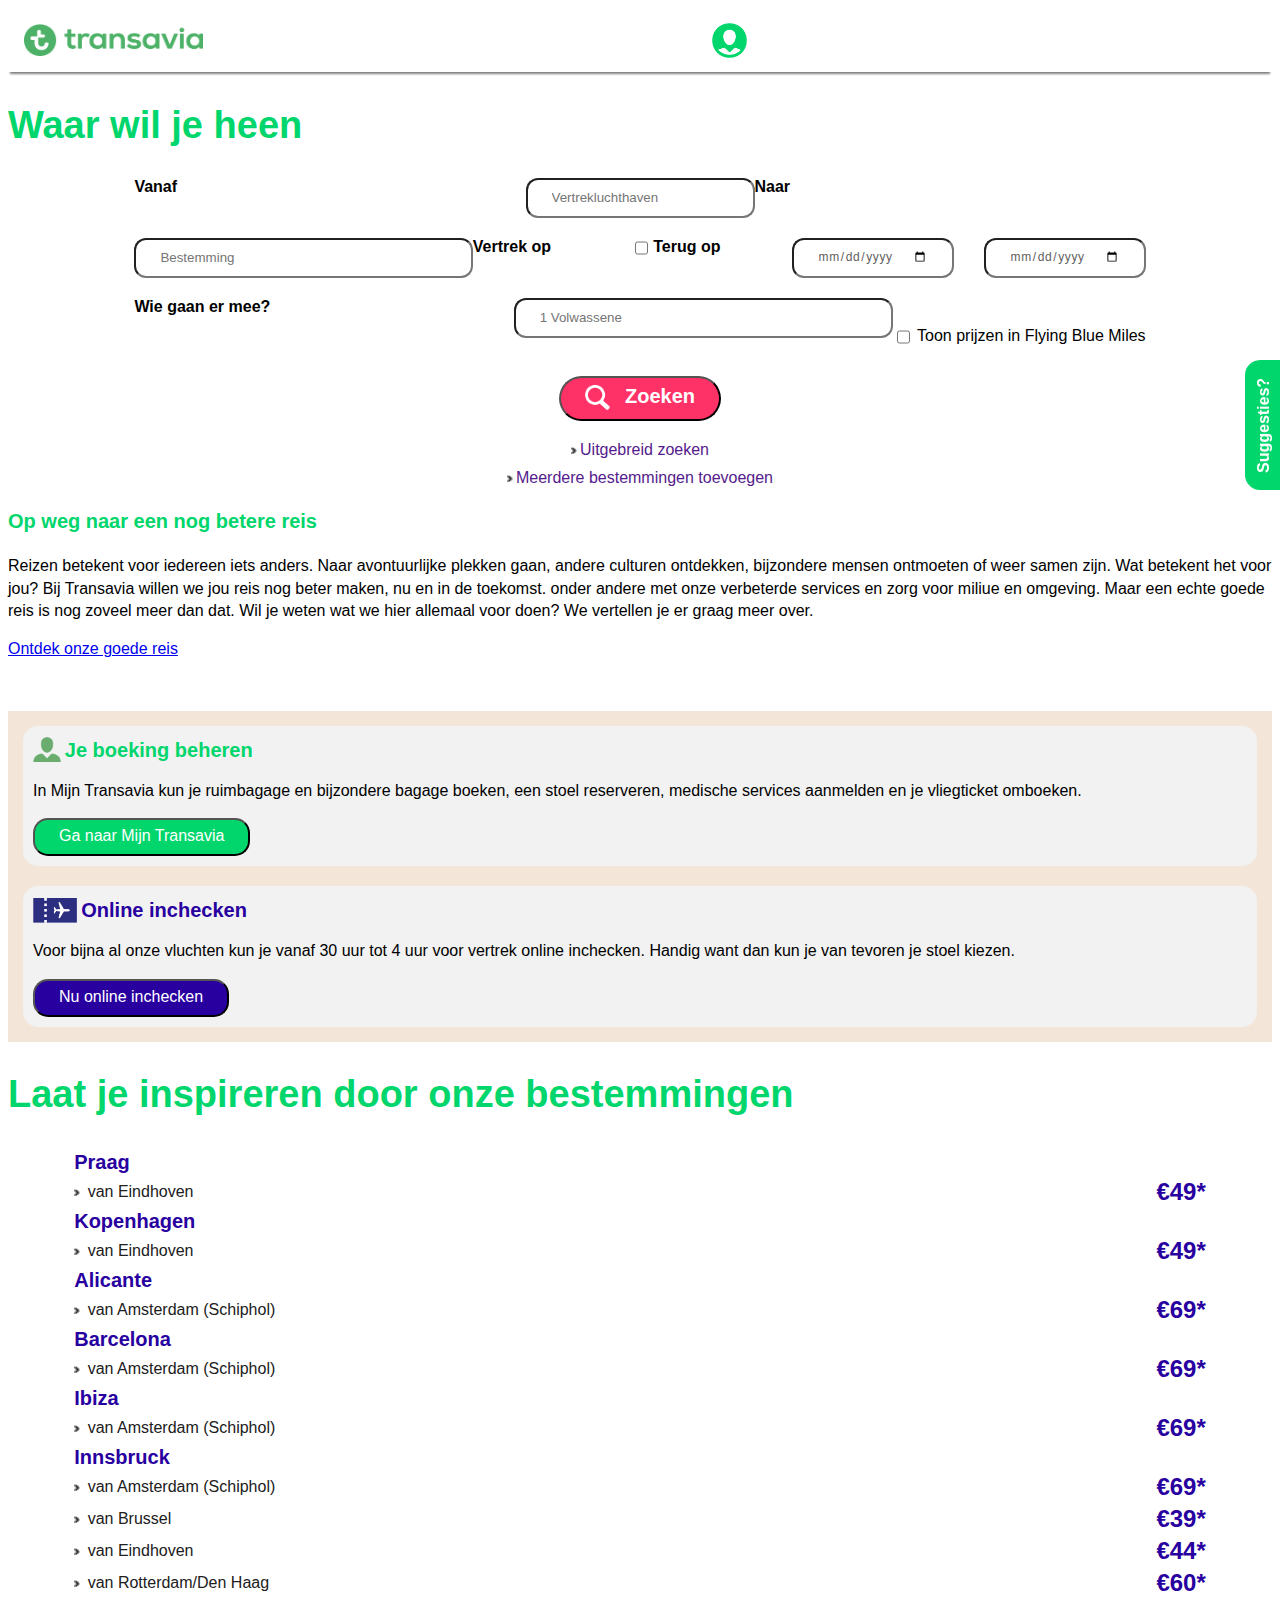
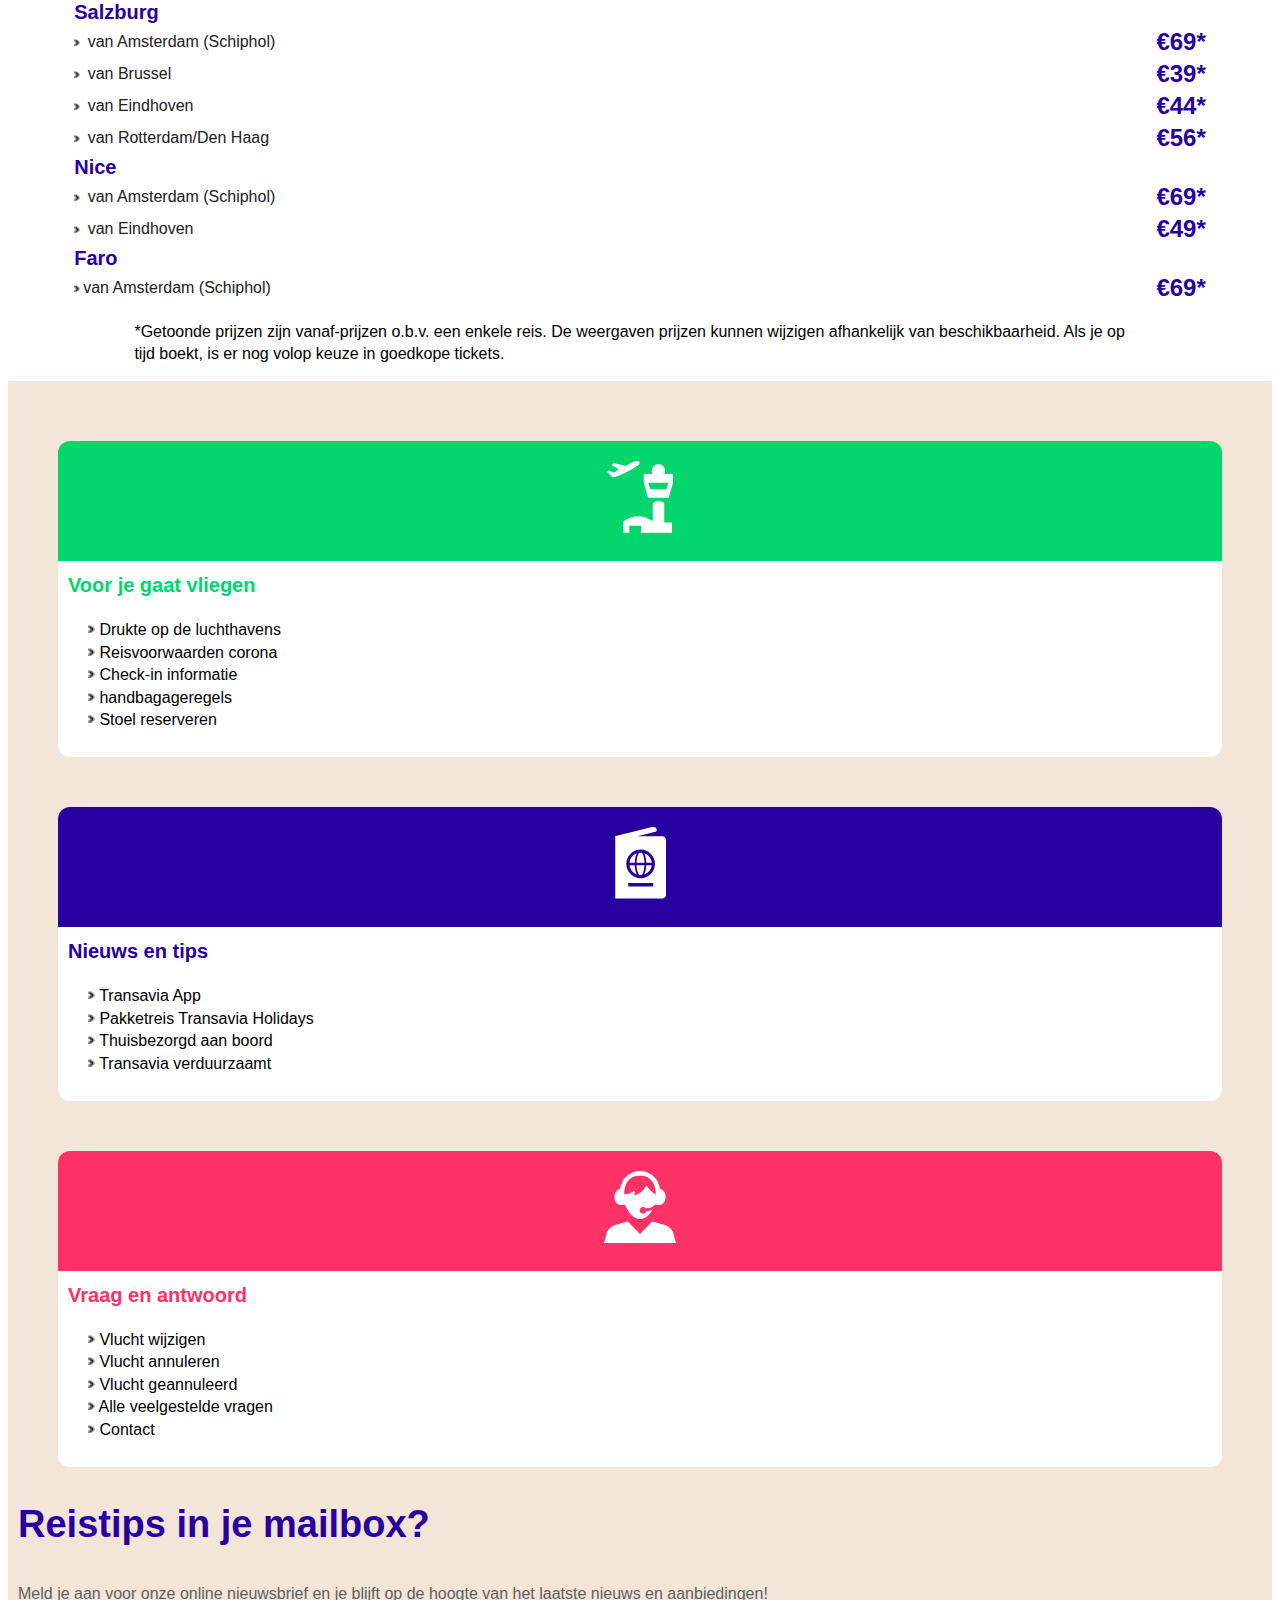
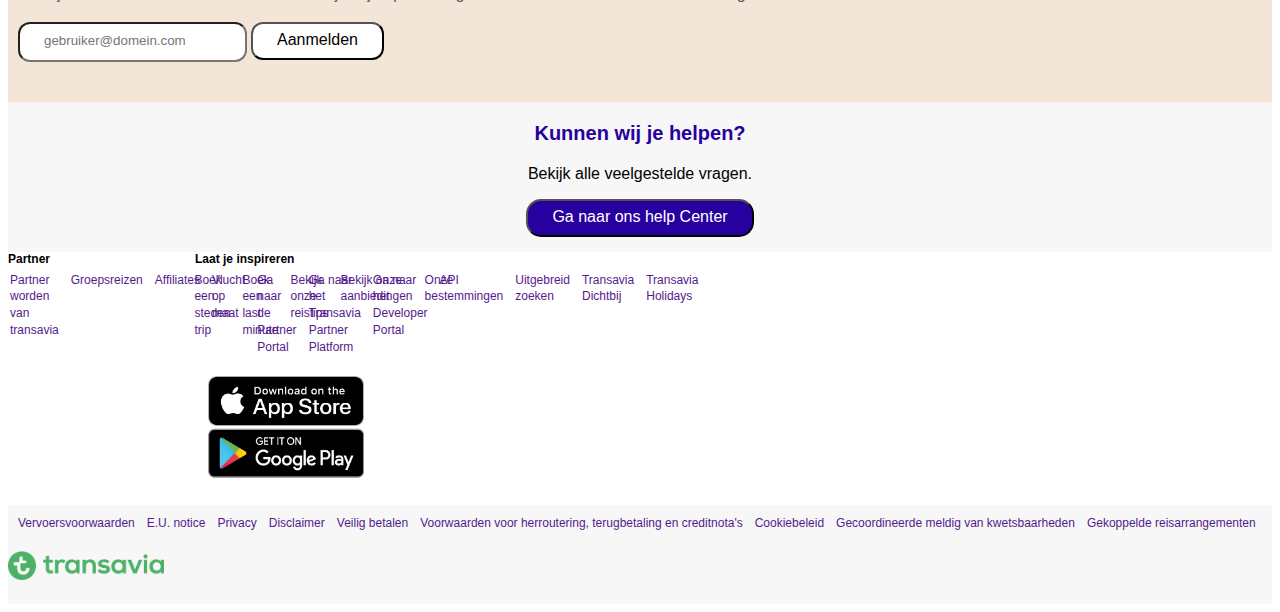
==== commit 66b6f39d: "presentatie" ====
--- a/index.html
+++ b/index.html
@@ -26,88 +26,71 @@
 
 
         <!--  het menu -->
-        <nav>
-            <section class="hoofdnav1">
-                <!-- de sluit button -->
-                <!-- de button is ook niet relevant voor screenreaders -->
-                <button aria-hidden="true"><img src="images/menu-button-active.png" alt="" /></button>
-
-                <ul>
-                    <li><a href="index.html"><img src="" alt=""> Home</a></li>
-                    <li><a href="#"><img src="" alt=""> Plan en boek</a></li>
-                    <li><a href="#"><img src="" alt=""> Beheer je boeking</a></li>
-                    <li><a href="#"><img src="" alt=""> Service</a></li>
-                    <li><a href="#"><img src="" alt=""> Corona virus</a></li>
-                </ul>
-            </section>
-            <section class="hoofdnav2">
-                <ul>
-                    <li><a href="vluchstatus.html">Vluchtstatus</a></li>
-                    <li><a href="onlineinchecken.html">Online inchecken</a></li>
-                    <li>
-                        <a href="reisinspiratie.html">Reisinspiratie</a>
-                    </li>
-                    <li>
-                        <a href="bestemmingen.html">Bestemmingen</a>
-                    </li>
-                </ul>
-                <a></a>
-            </section>
-            <section class="hoofdnav3">
-                <article>Contact</article>
-                <details>
-                    <summary>Nederland (NL)</summary>
-                    <h4>Selecteer je land:</h4>
+
+        <section id="nav">
+            <nav>
+                <section class="hoofdnav1">
+                    <!-- de sluit button -->
+                    <!-- de button is ook niet relevant voor screenreaders -->
+                    <button aria-hidden="true"><img src="images/menu-button-active.png" alt="" /></button>
+
                     <ul>
-                        <li>Nederland (NL)</li>
-                        <li>Nederland (EN)</li>
-                        <li>United Kingdom</li>
-                        <li>Belgie (NL)</li>
-                        <li>Belgique (FR)</li>
-                        <li>España</li>
-                        <li>France</li>
-                        <li>Italia</li>
-                        <li>Deutschland</li>
-                        <li>Portugal</li>
-                        <li>Other (EN)</li>
+                        <li><a href="index.html"><img src="" alt=""> Home</a></li>
+                        <li><a href="#"><img src="" alt=""> Plan en boek</a></li>
+                        <li><a href="#"><img src="" alt=""> Beheer je boeking</a></li>
+                        <li><a href="#"><img src="" alt=""> Service</a></li>
+                        <li><a href="#"><img src="" alt=""> Corona virus</a></li>
                     </ul>
-                </details>
-                <details>
-                    <summary>EUR</summary>
-                    <h4>Bekijk in jouw valuta</h4>
-                    <p>De ticketprijs is een indicatie. Je betaalt in euro's</p>
+                </section>
+                <section class="hoofdnav2">
                     <ul>
-                        <li>£ GBP</li>
-                        <li>€ EUR</li>
-                        <li>$ USD</li>
-
+                        <li><a href="vluchstatus.html">Vluchtstatus</a></li>
+                        <li><a href="onlineinchecken.html">Online inchecken</a></li>
+                        <li>
+                            <a href="reisinspiratie.html">Reisinspiratie</a>
+                        </li>
+                        <li>
+                            <a href="bestemmingen.html">Bestemmingen</a>
+                        </li>
                     </ul>
-                </details>
-
-            </section>
-        </nav>
-
+                    <a></a>
+                </section>
+                <section class="hoofdnav3">
+                    <article>Contact</article>
+                    <details>
+                        <summary>Nederland (NL)</summary>
+                        <h4>Selecteer je land:</h4>
+                        <ul>
+                            <li>Nederland (NL)</li>
+                            <li>Nederland (EN)</li>
+                            <li>United Kingdom</li>
+                            <li>Belgie (NL)</li>
+                            <li>Belgique (FR)</li>
+                            <li>España</li>
+                            <li>France</li>
+                            <li>Italia</li>
+                            <li>Deutschland</li>
+                            <li>Portugal</li>
+                            <li>Other (EN)</li>
+                        </ul>
+                    </details>
+                    <details>
+                        <summary>EUR</summary>
+                        <h4>Bekijk in jouw valuta</h4>
+                        <p>De ticketprijs is een indicatie. Je betaalt in euro's</p>
+                        <ul>
+                            <li>£ GBP</li>
+                            <li>€ EUR</li>
+                            <li>$ USD</li>
+
+                        </ul>
+                    </details>
+
+                </section>
+            </nav>
+        </section>
     </header>
     <section class="section1">
-
-
-        <!--  carousel 
-        <section id="carrousel" class="Carrousel" aria-label="Voorbeeld met alleen bolletjes" tabIndex="-1">
-            <!-- de id kun je zelf een naam geven en geef je mee in de js 
-            <ul>
-                <li id="carrimg1"><img src="images/carrimg1.png" alt="" /></li>
-                <li id="carrimg2"><img src="images/carrimg2.jpg" alt="" /></li>
-            </ul>
-
-            <nav>
-                <ul>
-                    <li><a href="#element1" aria-label="go to carrimg1"></a></li>
-                    <li><a href="#element2" aria-label="go to carrimg2"></a></li>
-                    </ul>
-            </nav>
-        </section>
--->
-
         <a class="fixedlink">Suggesties?</a>
         <h2>Waar wil je heen</h2>
         <form class="s1form">
@@ -126,10 +109,10 @@
 
         </form>
         <button class="s1button"><img class="searchimg" id="zoeken" src="images/transavia-search.png" alt="zoeken logo">Zoeken</button>
-        <a class="s1a" href="">Uitgebreid zoeken</a>
-        <a class="s1a" href="">Meerdere bestemmingen toevoegen</a>
-
-    </section>
+        <a class="s1a" href=""><img class="pijl" src="images/pijltje.png" alt="">Uitgebreid zoeken</a>
+        <a class="s1a" href=""><img class="pijl" src="images/pijltje.png" alt="">Meerdere bestemmingen toevoegen</a>
+    </section>
+
     <section class="section2">
         <article>
             <h3>Op weg naar een nog betere reis</h3>
@@ -165,91 +148,91 @@
                 <th>Praag</th>
             </tr>
             <tr class="BottomRow">
-                <td class="tdVanaf">van Eindhoven</td>
+                <td class="tdVanaf"> <img class="pijl" src="images/pijltje.png" alt=""> van Eindhoven</td>
                 <td class="tdPrijs">€49*</td>
             </tr>
             <tr>
                 <th>Kopenhagen</th>
             </tr>
             <tr class="BottomRow">
-                <td class="tdVanaf">van Eindhoven</td>
+                <td class="tdVanaf"> <img class="pijl" src="images/pijltje.png" alt=""> van Eindhoven</td>
                 <td class="tdPrijs">€49*</td>
             </tr>
             <tr>
                 <th>Alicante</th>
             </tr>
             <tr class="BottomRow">
-                <td class="tdVanaf">van Amsterdam (Schiphol)</td>
+                <td class="tdVanaf"> <img class="pijl" src="images/pijltje.png" alt=""> van Amsterdam (Schiphol)</td>
                 <td class="tdPrijs">€69*</td>
             </tr>
             <tr>
                 <th>Barcelona</th>
             </tr>
             <tr class="BottomRow">
-                <td class="tdVanaf">van Amsterdam (Schiphol)</td>
+                <td class="tdVanaf"> <img class="pijl" src="images/pijltje.png" alt=""> van Amsterdam (Schiphol)</td>
                 <td class="tdPrijs">€69*</td>
             </tr>
             <tr>
                 <th>Ibiza</th>
             </tr>
             <tr class="BottomRow">
-                <td class="tdVanaf">van Amsterdam (Schiphol)</td>
+                <td class="tdVanaf"> <img class="pijl" src="images/pijltje.png" alt=""> van Amsterdam (Schiphol)</td>
                 <td class="tdPrijs">€69*</td>
             </tr>
             <tr>
                 <th>Innsbruck</th>
             </tr>
             <tr>
-                <td class="tdVanaf">van Amsterdam (Schiphol)</td>
-                <td class="tdPrijs">€69*</td>
-            </tr>
-            <tr>
-                <td class="tdVanaf">van Brussel</td>
+                <td class="tdVanaf"> <img class="pijl" src="images/pijltje.png" alt=""> van Amsterdam (Schiphol)</td>
+                <td class="tdPrijs">€69*</td>
+            </tr>
+            <tr>
+                <td class="tdVanaf"> <img class="pijl" src="images/pijltje.png" alt=""> van Brussel</td>
                 <td class="tdPrijs">€39*</td>
             </tr>
             <tr>
-                <td class="tdVanaf">van Eindhoven</td>
+                <td class="tdVanaf"> <img class="pijl" src="images/pijltje.png" alt=""> van Eindhoven</td>
                 <td class="tdPrijs">€44*</td>
             </tr>
             <tr class="BottomRow">
-                <td class="tdVanaf">van Rotterdam/Den Haag</td>
+                <td class="tdVanaf"> <img class="pijl" src="images/pijltje.png" alt=""> van Rotterdam/Den Haag</td>
                 <td class="tdPrijs">€60*</td>
             </tr>
             <tr>
                 <th>Salzburg</th>
             </tr>
             <tr>
-                <td class="tdVanaf">van Amsterdam (Schiphol)</td>
-                <td class="tdPrijs">€69*</td>
-            </tr>
-            <tr>
-                <td class="tdVanaf">van Brussel</td>
+                <td class="tdVanaf"> <img class="pijl" src="images/pijltje.png" alt=""> van Amsterdam (Schiphol)</td>
+                <td class="tdPrijs">€69*</td>
+            </tr>
+            <tr>
+                <td class="tdVanaf"> <img class="pijl" src="images/pijltje.png" alt=""> van Brussel</td>
                 <td class="tdPrijs">€39*</td>
             </tr>
             <tr>
-                <td class="tdVanaf">van Eindhoven</td>
+                <td class="tdVanaf"> <img class="pijl" src="images/pijltje.png" alt=""> van Eindhoven</td>
                 <td class="tdPrijs">€44*</td>
             </tr>
             <tr class="BottomRow">
-                <td class="tdVanaf">van Rotterdam/Den Haag</td>
+                <td class="tdVanaf"> <img class="pijl" src="images/pijltje.png" alt=""> van Rotterdam/Den Haag</td>
                 <td class="tdPrijs">€56*</td>
             </tr>
             <tr>
                 <th>Nice</th>
             </tr>
             <tr>
-                <td class="tdVanaf">van Amsterdam (Schiphol)</td>
-                <td class="tdPrijs">€69*</td>
-            </tr>
-            <tr class="BottomRow">
-                <td class="tdVanaf">van Eindhoven</td>
+                <td class="tdVanaf"> <img class="pijl" src="images/pijltje.png" alt=""> van Amsterdam (Schiphol)</td>
+                <td class="tdPrijs">€69*</td>
+            </tr>
+            <tr class="BottomRow">
+                <td class="tdVanaf"> <img class="pijl" src="images/pijltje.png" alt=""> van Eindhoven</td>
                 <td class="tdPrijs">€49*</td>
             </tr>
             <tr>
                 <th>Faro</th>
             </tr>
             <tr class="BottomRow">
-                <td class="tdVanaf">van Amsterdam (Schiphol)</td>
+                <td class="tdVanaf"><img class="pijl" src="images/pijltje.png" alt="">van Amsterdam (Schiphol)</td>
                 <td class="tdPrijs">€69*</td>
             </tr>
         </table>
@@ -266,11 +249,11 @@
             <section class="s5a1s2">
                 <h3 class="s5h31">Voor je gaat vliegen</h3>
                 <ul>
-                    <li>Drukte op de luchthavens</li>
-                    <li>Reisvoorwaarden corona</li>
-                    <li>Check-in informatie</li>
-                    <li>handbagageregels</li>
-                    <li>Stoel reserveren</li>
+                    <li> <img class="pijltje" src="images/pijltje.png" alt=""> Drukte op de luchthavens</li>
+                    <li> <img class="pijltje" src="images/pijltje.png" alt=""> Reisvoorwaarden corona</li>
+                    <li> <img class="pijltje" src="images/pijltje.png" alt=""> Check-in informatie</li>
+                    <li> <img class="pijltje" src="images/pijltje.png" alt=""> handbagageregels</li>
+                    <li> <img class="pijltje" src="images/pijltje.png" alt=""> Stoel reserveren</li>
                 </ul>
             </section>
         </article>
@@ -281,10 +264,10 @@
             <section class="s5a2s2">
                 <h3 class="s5h32">Nieuws en tips</h3>
                 <ul>
-                    <li>Transavia App</li>
-                    <li>Pakketreis Transavia Holidays</li>
-                    <li>Thuisbezorgd aan boord</li>
-                    <li>Transavia verduurzaamt</li>
+                    <li> <img class="pijltje" src="images/pijltje.png" alt=""> Transavia App</li>
+                    <li> <img class="pijltje" src="images/pijltje.png" alt=""> Pakketreis Transavia Holidays</li>
+                    <li> <img class="pijltje" src="images/pijltje.png" alt=""> Thuisbezorgd aan boord</li>
+                    <li> <img class="pijltje" src="images/pijltje.png" alt=""> Transavia verduurzaamt</li>
                 </ul>
             </section>
         </article>
@@ -295,24 +278,24 @@
             <section class="s5a3s2">
                 <h3 class="s5h33">Vraag en antwoord</h3>
                 <ul>
-                    <li>Vlucht wijzigen</li>
-                    <li>Vlucht annuleren</li>
-                    <li>Vlucht geannuleerd</li>
-                    <li>Alle veelgestelde vragen</li>
-                    <li>Contact</li>
-                </ul>
-            </section>
-        </article>
-        </section>
-        <section class="s5deel2">
-            <a>
-                <h2 class="s5h2">Reistips in je mailbox?</h2>
-                <p class="s5p">Meld je aan voor onze online nieuwsbrief en je blijft op de hoogte van het laatste nieuws en aanbiedingen!</p>
-                <input type="email" placeholder="gebruiker@domein.com">
-                <button class="s5button">Aanmelden</button>
-            </a>
-        </section>
-    
+                    <li> <img class="pijltje" src="images/pijltje.png" alt=""> Vlucht wijzigen</li>
+                    <li> <img class="pijltje" src="images/pijltje.png" alt=""> Vlucht annuleren</li>
+                    <li> <img class="pijltje" src="images/pijltje.png" alt=""> Vlucht geannuleerd</li>
+                    <li> <img class="pijltje" src="images/pijltje.png" alt=""> Alle veelgestelde vragen</li>
+                    <li> <img class="pijltje" src="images/pijltje.png" alt=""> Contact</li>
+                </ul>
+            </section>
+        </article>
+    </section>
+    <section class="s5deel2">
+        <a>
+            <h2 class="s5h2">Reistips in je mailbox?</h2>
+            <p class="s5p">Meld je aan voor onze online nieuwsbrief en je blijft op de hoogte van het laatste nieuws en aanbiedingen!</p>
+            <input type="email" placeholder="gebruiker@domein.com">
+            <button class="s5button">Aanmelden</button>
+        </a>
+    </section>
+
     <section class="section6">
         <h3 class="s6h3">Kunnen wij je helpen?</h3>
         <p class="s6p">Bekijk alle veelgestelde vragen.</p>
@@ -346,6 +329,8 @@
                     <li><a href="">Transavia Holidays</a></li>
                 </ul>
             </nav>
+        </section>
+        <section class="s7images">
             <img class="s7img1" src="images/app-store-badge.png" alt="Download on the App store">
             <img class="s7img2" src="images/google-play-badge.png" alt="Get in on Google Play">
         </section>
@@ -368,6 +353,4 @@
     </footer>
 
     <script defer src="scripts/script.js"></script>
-</body>
-
-</html>
+</body></html>
--- a/styles/style.css
+++ b/styles/style.css
@@ -283,14 +283,23 @@
     height: 25px;
 }
 
+.section1 a {
+    text-decoration: none;
+}
+
 .section3 {
     background-color: #F3E5D8;
     padding: 15px;
+    line-height: 1.4;
 }
 
 .jeboekingbeherenimg {
     vertical-align: middle;
     height: 25px;
+}
+
+.section2 {
+    line-height: 1.4;
 }
 
 .section2 a {
@@ -347,7 +356,10 @@
     border-radius: 15px 15px;
 }
 
-.section4 {}
+.section4 {
+    
+}
+
 
 table {
     width: 90%;
@@ -387,12 +399,21 @@
     width: 80%;
     margin-left: auto;
     margin-right: auto;
-}
-
+    line-height: 1.4;
+}
+
+.pijl {
+    height: 7px;
+    width: 6px;
+    margin-bottom: 1px;
+    margin-right: 3px
+    
+}
 
 .section5 {
     background-color: #F3E5D8;
     padding: 50px;
+    line-height: 1.4;
 }
 
 .s5img1 {
@@ -457,6 +478,7 @@
     margin-bottom: 50px;
 }
 
+
 .s5h32 {
     color: #2800A0;
     margin-top: 0px
@@ -505,12 +527,20 @@
     border-radius: 12px;
 }
 
+.pijltje {
+    height: 8px;
+    width: 7px;
+    margin-bottom: 2px;
+    margin-left: -20px
+}
+
 .s5deel2{
     background-color: #F3E5D8;
     margin-top: -50px;
     padding-left: 10px;
     padding-right: 10px;
-    padding-bottom: 40px
+    padding-bottom: 40px;
+    line-height: 1.4;
         
 }
 
@@ -544,7 +574,10 @@
     display: block;
 }
 
-.s7 {}
+.section7 {
+    display: flex;
+    flex-wrap: wrap
+}
 
 .s7label1 {
     font-family: sans-serif;
@@ -557,6 +590,10 @@
     font-size: 12px;
     color: #909090;
     margin-top: 20px;
+    margin-left: -40px;
+    width: 185px;
+    flex: 1 1 1;
+    line-height: 1.4;
 }
 
 .s7label2 {
@@ -570,14 +607,29 @@
     font-size: 12px;
     color: #909090;
     margin-top: 20px;
+    margin-left: -100px;
+    width:120px;
+    line-height: 1.4;
 }
 
 .s7img1 {
     width: 156px;
+    height: 50px;
+    display: block;
+    margin-left: 200px;
+    margin-top: 20px;
+        
+    
 }
 
 .s7img2 {
     width: 156px;
+    height: 55px;
+     margin-left: 200px;
+}
+
+.section7 a {
+    text-decoration:none;
 }
 
 .section8 {
@@ -590,7 +642,12 @@
     color: #909090;
     margin-top: 20px;
     margin-bottom: 10px;
-
+    line-height: 1.4;
+    padding: 10px
+}
+
+.section8 a {
+    text-decoration:none;
 }
 
 .s8img {
@@ -691,7 +748,7 @@
 /***************/
 /* SLUIT BUTTON */
 /***************/
-nav button {
+header nav button {
     justify-self: start;
 }
 
@@ -702,7 +759,7 @@
 /************/
 /* HET MENU */
 /************/
-nav {
+header nav {
     padding: 1em;
 
     display: grid;
@@ -831,6 +888,13 @@
 }
 
 
+
+@media (prefers-reduced-motion:no-preference) {
+    #Nav{
+        transition: transform 0.3;
+    }
+    
+}
 
 
 
@@ -971,4 +1035,8 @@
 .pagina2section7 a {
     font-family: sans-serif;
     color: #2800A0;
-    text-decoration: underline;+    text-decoration: underline;
+    
+}
+
+
